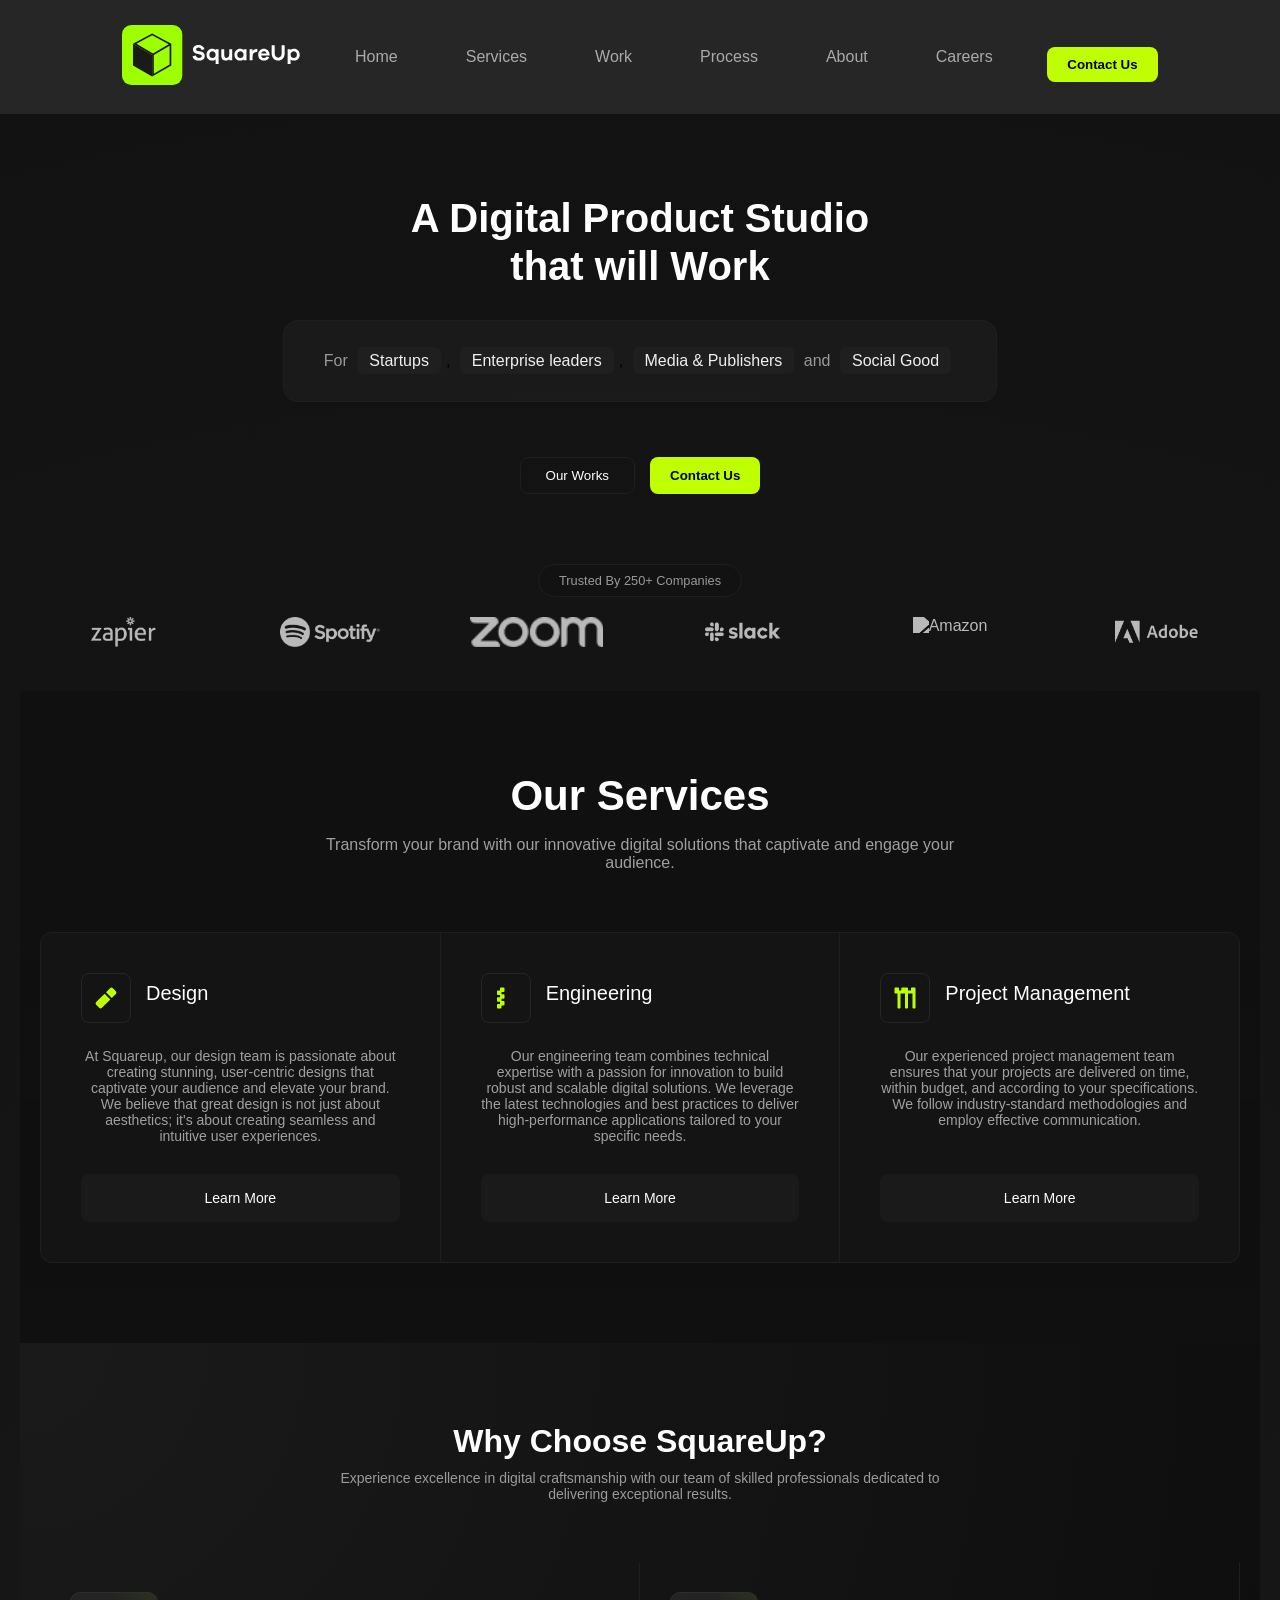
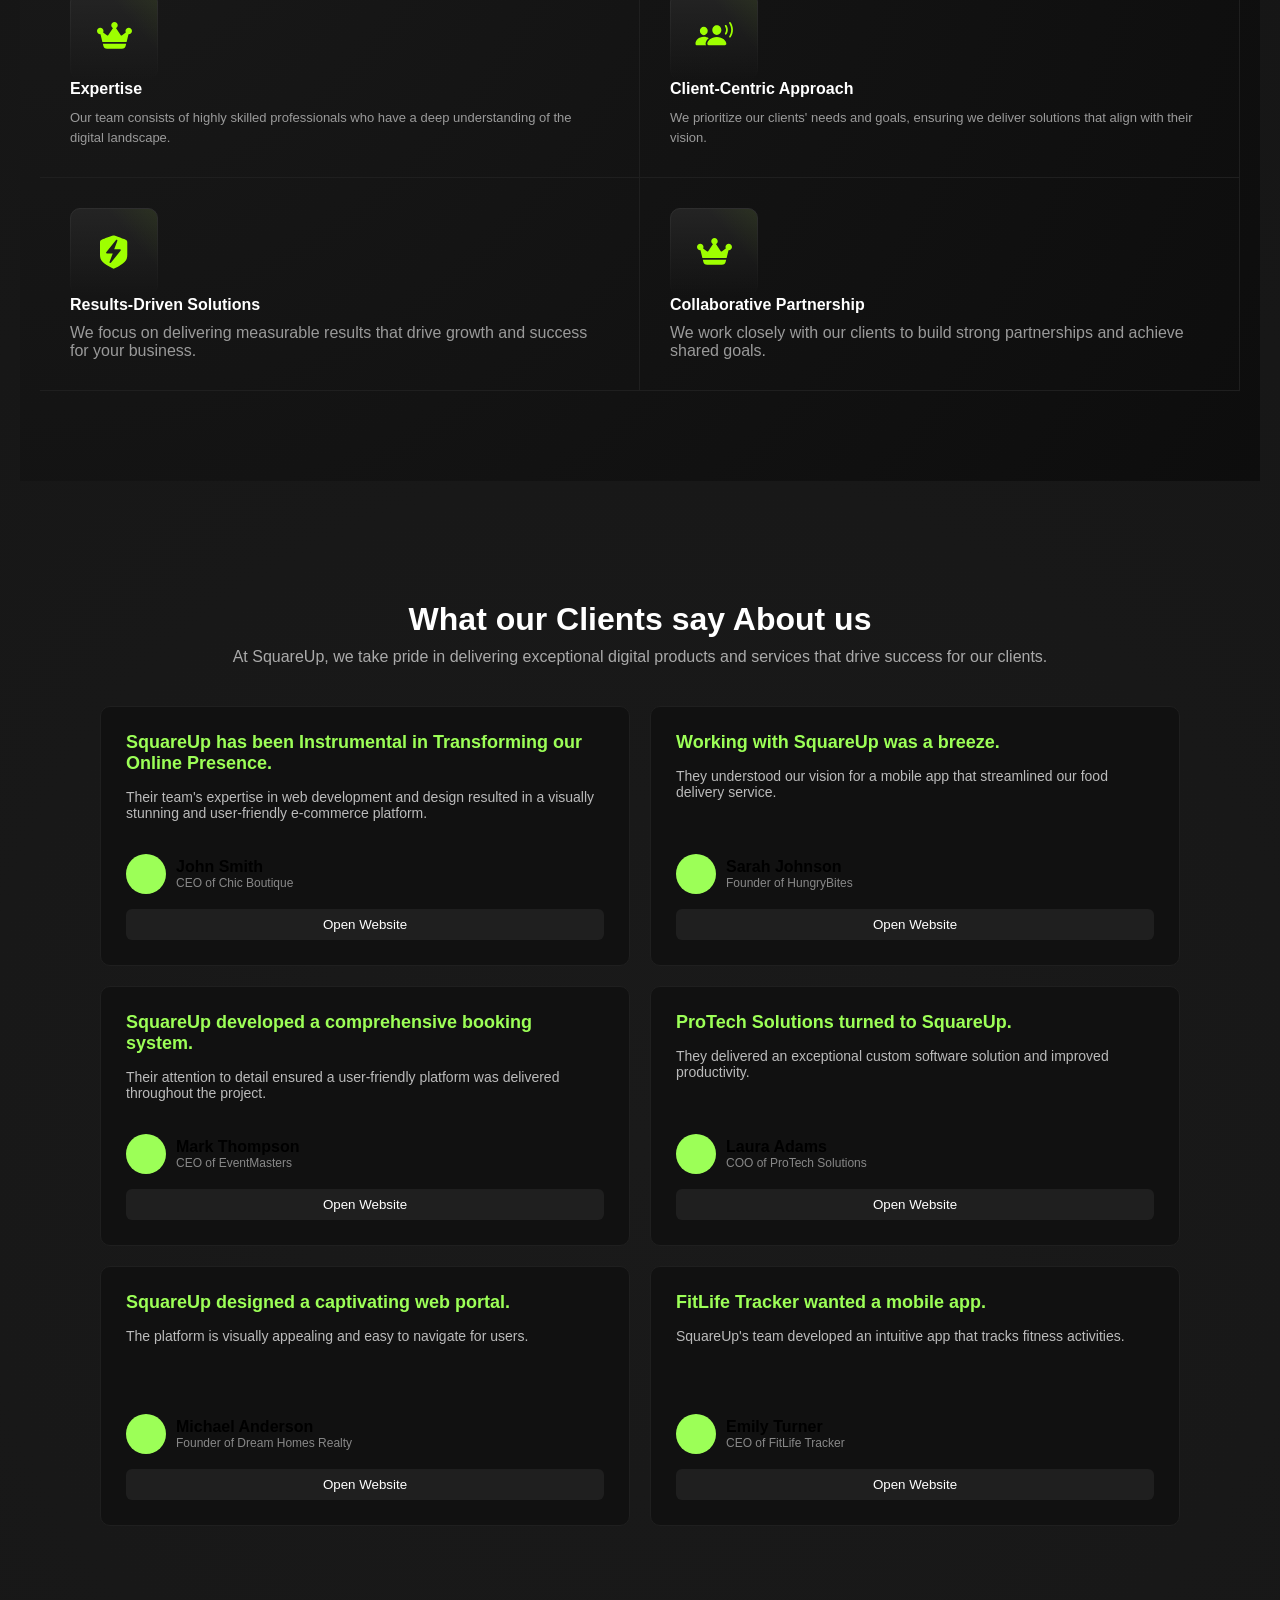
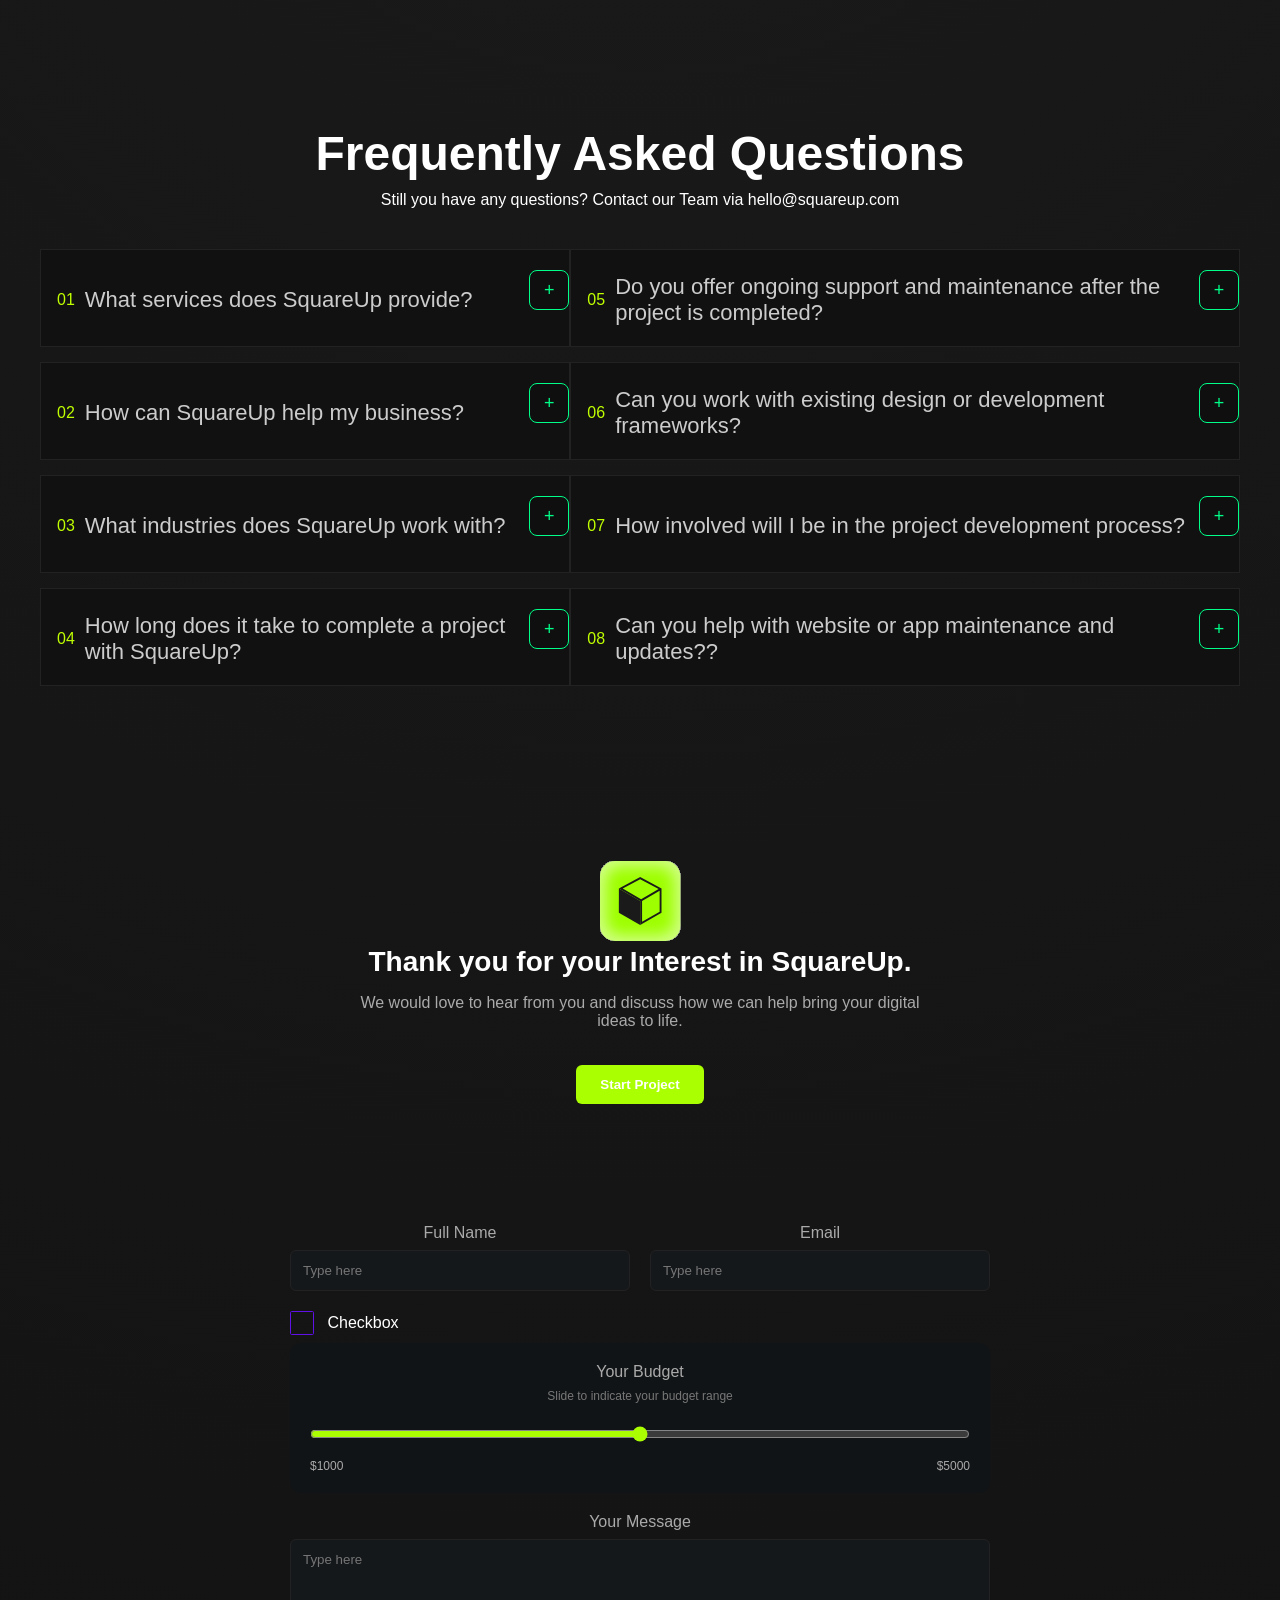
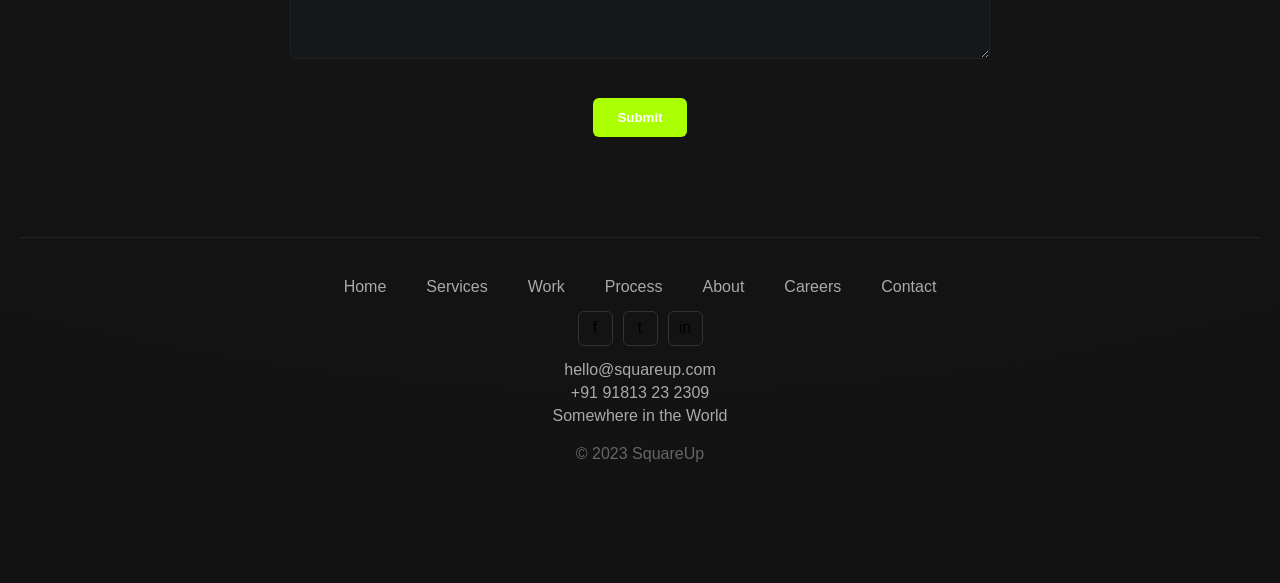
==== index.html @ 92d45feb "proickt" ====
<!doctype html>
<html lang="uz">
  <head>
    <meta charset="UTF-8" />
    <meta name="viewport" content="width=device-width, initial-scale=1.0" />
    <title>SquareUp - Digital Product Studio</title>
    <link rel="stylesheet" href="style.css" />
  </head>
  <body>
    <header class="navbar">
      <div class="container">
        <div class="nav__wrapper">
          <div class="logo">
            <a href="/"><img src="./img/Logo (6).svg" alt="" /></a>
          </div>
          <nav class="nav-links">
            <a href="./index.html">Home</a>
            <a href="./services.html">Services</a>
            <a href="./works.html">Work</a>
            <a href="./process.html">Process</a>
            <a href="./about.html">About</a>
            <a href="#">Careers</a>
            <button class="btn-primary mobile-btn">Contact</button>
          </nav>
          <button class="btn-primary desktop-btn">Contact Us</button>
          <img class="hamburger" src="./img/Icon.svg" alt="" />
        </div>
      </div>
    </header>
    <main class="hero">
      <div>
        <div>
          <div class="hero__card">
            <h1>
              A Digital Product Studio <br />
              that will Work
            </h1>
            <div class="tag-container">
              <span class="text-muted">For</span>
              <span class="tag">Startups</span>,
              <span class="tag">Enterprise leaders</span>,
              <span class="tag">Media & Publishers</span>
              <span class="text-muted">and</span>
              <span class="tag">Social Good</span>
            </div>
            <div class="cta-buttons">
              <button class="btn-secondary">Our Works</button>
              <button class="btn-primary">Contact Us</button>
            </div>
          </div>
          <div class="wave-bg"></div>
        </div>
      </div>
      <section class="trust-section">
        <div class="trust-badge">Trusted By 250+ Companies</div>
        <div class="logo-grid">
          <div class="logo-item">
            <img src="./img/Vector.png" alt="Zapier" class="brand-logo" />
          </div>
          <div class="logo-item">
            <img src="img/spor.png" alt="Spotify" class="brand-logo" />
          </div>
          <div class="logo-item">
            <img src="./img/Vector (1).png" alt="Zoom" class="brand-logo" />
          </div>
          <div class="logo-item">
            <img src="./img/Logo.png" alt="Slack" class="brand-logo" />
          </div>
          <div class="logo-item">
            <img
              src="https://upload.wikimedia.org/wikipedia/commons/a/a9/Amazon_logo.svg"
              alt="Amazon"
              class="brand-logo"
            />
          </div>
          <div class="logo-item">
            <img src="./img/Logo (1).png" alt="Adobe" class="brand-logo" />
          </div>
        </div>
      </section>
      <section class="services-section">
        <div class="bg-pattern-overlay"></div>
        <div class="wrapper">
          <header class="section-header">
            <h1>Our Services</h1>
            <p>
              Transform your brand with our innovative digital solutions that
              captivate and engage your audience.
            </p>
          </header>
          <div class="services-container">
            <div class="service-card">
              <div class="card-head">
                <div class="icon-box icon-design">
                  <svg
                    width="24"
                    height="24"
                    viewBox="0 0 24 24"
                    fill="none"
                    xmlns="http://www.w3.org/2000/svg"
                  >
                    <path
                      d="M18.85 2.15002C18.1 1.40002 16.85 1.40002 16.1 2.15002L12 6.25002L17.75 12L21.85 7.90002C22.6 7.15002 22.6 5.90002 21.85 5.15002L18.85 2.15002Z"
                      fill="#BEFF00"
                    />
                    <path
                      d="M10.6 7.65002L2.15 16.1C1.4 16.85 1.4 18.1 2.15 18.85L5.15 21.85C5.9 22.6 7.15 22.6 7.9 21.85L16.35 13.4L10.6 7.65002Z"
                      fill="#BEFF00"
                    />
                  </svg>
                </div>
                <h2>Design</h2>
              </div>
              <p class="card-text">
                At Squareup, our design team is passionate about creating
                stunning, user-centric designs that captivate your audience and
                elevate your brand. We believe that great design is not just
                about aesthetics; it's about creating seamless and intuitive
                user experiences.
              </p>
              <a href="#" class="learn-more-btn">Learn More</a>
            </div>
            <div class="service-card">
              <div class="card-head">
                <div class="icon-box icon-engineering">
                  <svg
                    width="24"
                    height="24"
                    viewBox="0 0 24 24"
                    fill="none"
                    xmlns="http://www.w3.org/2000/svg"
                  >
                    <path
                      d="M10.5 2.25C10.5 1.83579 10.1642 1.5 9.75 1.5H6.75C6.33579 1.5 6 1.83579 6 2.25V4.5H3.75C3.33579 4.5 3 4.83579 3 5.25V8.25C3 8.66421 3.33579 9 3.75 9H6V11.25H3.75C3.33579 11.25 3 11.5858 3 12V15C3 15.4142 3.33579 15.75 3.75 15.75H6V18H3.75C3.33579 18 3 18.3358 3 18.75V21.75C3 22.1642 3.33579 22.5 3.75 22.5H6.75C7.16421 22.5 7.5 22.1642 7.5 21.75V19.5H9.75C10.1642 19.5 10.5 19.1642 10.5 18.75V15.75C10.5 15.3358 10.1642 15 9.75 15H7.5V12.75H9.75C10.1642 12.75 10.5 12.4142 10.5 12V9C10.5 8.58579 10.1642 8.25 9.75 8.25H7.5V6H9.75C10.1642 6 10.5 5.66421 10.5 5.25V2.25Z"
                      fill="#BEFF00"
                    />
                  </svg>
                </div>
                <h2>Engineering</h2>
              </div>
              <p class="card-text">
                Our engineering team combines technical expertise with a passion
                for innovation to build robust and scalable digital solutions.
                We leverage the latest technologies and best practices to
                deliver high-performance applications tailored to your specific
                needs.
              </p>
              <a href="#" class="learn-more-btn">Learn More</a>
            </div>
            <div class="service-card">
              <div class="card-head">
                <div class="icon-box icon-pm">
                  <svg
                    width="24"
                    height="24"
                    viewBox="0 0 24 24"
                    fill="none"
                    xmlns="http://www.w3.org/2000/svg"
                  >
                    <path
                      d="M12.75 2.25C12.75 1.83579 12.4142 1.5 12 1.5H9C8.58579 1.5 8.25 1.83579 8.25 2.25V4.5H6V2.25C6 1.83579 5.66421 1.5 5.25 1.5H2.25C1.83579 1.5 1.5 1.83579 1.5 2.25V6.75C1.5 7.16421 1.83579 7.5 2.25 7.5H4.5V21.75C4.5 22.1642 4.83579 22.5 5.25 22.5H6.75C7.16421 22.5 7.5 22.1642 7.5 21.75V7.5H12V21.75C12 22.1642 12.3358 22.5 12.75 22.5H14.25C14.6642 22.5 15 22.1642 15 21.75V7.5H19.5V21.75C19.5 22.1642 19.8358 22.5 20.25 22.5H21.75C22.1642 22.5 22.5 22.1642 22.5 21.75V2.25C22.5 1.83579 22.1642 1.5 21.75 1.5H18.75C18.3358 1.5 18 1.83579 18 2.25V4.5H15V2.25C15 1.83579 14.6642 1.5 14.25 1.5H12.75C12.3358 1.5 12 1.83579 12 2.25V4.5H12.75V2.25Z"
                      fill="#BEFF00"
                    />
                  </svg>
                </div>
                <h2>Project Management</h2>
              </div>
              <p class="card-text">
                Our experienced project management team ensures that your
                projects are delivered on time, within budget, and according to
                your specifications. We follow industry-standard methodologies
                and employ effective communication.
              </p>
              <a href="#" class="learn-more-btn">Learn More</a>
            </div>
          </div>
        </div>
      </section>
      <section class="why">
        <div class="container">
          <div class="why__top">
            <h2>Why Choose SquareUp?</h2>
            <p>
              Experience excellence in digital craftsmanship with our team of
              skilled professionals dedicated to delivering exceptional results.
            </p>
          </div>
          <div class="why__grid">
            <div class="why__card">
              <img class="icon__grid" src="./img/Icon (4).svg" alt="" />
              <h3>Expertise</h3>
              <p>
                Our team consists of highly skilled professionals who have a
                deep understanding of the digital landscape.
              </p>
            </div>
            <div class="why__card">
              <img class="icon__grid" src="./img/Icon (2).svg" alt="" />
              <h3>Client-Centric Approach</h3>
              <p>
                We prioritize our clients' needs and goals, ensuring we deliver
                solutions that align with their vision.
              </p>
            </div>
            <div class="why__card-two">
              <img class="icon__grid" src="./img/Icon (3).svg" alt="" />
              <h3>Results-Driven Solutions</h3>
              <p>
                We focus on delivering measurable results that drive growth and
                success for your business.
              </p>
            </div>
            <div class="why__card-two">
              <img class="icon__grid" src="./img/Icon (4).svg" alt="" />
              <h3>Collaborative Partnership</h3>
              <p>
                We work closely with our clients to build strong partnerships
                and achieve shared goals.
              </p>
            </div>
          </div>
        </div>
      </section>
      <section class="testimonials">
        <div class="container">
          <div class="testimonials__wrapper">
            <section class="testimonials">
              <div class="container">
                <h2 class="testimonials__title">
                  What our Clients say About us
                </h2>
                <p class="subtitle">
                  At SquareUp, we take pride in delivering exceptional digital
                  products and services that drive success for our clients.
                </p>
                <div class="grid">
                  <div class="card">
                    <h3>
                      SquareUp has been Instrumental in Transforming our Online
                      Presence.
                    </h3>
                    <p>
                      Their team's expertise in web development and design
                      resulted in a visually stunning and user-friendly
                      e-commerce platform.
                    </p>
                    <div class="user">
                      <div class="avatar"></div>
                      <div>
                        <strong>John Smith</strong>
                        <span>CEO of Chic Boutique</span>
                      </div>
                    </div>
                    <button>Open Website</button>
                  </div>
                  <div class="card">
                    <h3>Working with SquareUp was a breeze.</h3>
                    <p>
                      They understood our vision for a mobile app that
                      streamlined our food delivery service.
                    </p>
                    <div class="user">
                      <div class="avatar"></div>
                      <div>
                        <strong>Sarah Johnson</strong>
                        <span>Founder of HungryBites</span>
                      </div>
                    </div>
                    <button>Open Website</button>
                  </div>
                  <div class="card">
                    <h3>SquareUp developed a comprehensive booking system.</h3>
                    <p>
                      Their attention to detail ensured a user-friendly platform
                      was delivered throughout the project.
                    </p>
                    <div class="user">
                      <div class="avatar"></div>
                      <div>
                        <strong>Mark Thompson</strong>
                        <span>CEO of EventMasters</span>
                      </div>
                    </div>
                    <button>Open Website</button>
                  </div>
                  <div class="card">
                    <h3>ProTech Solutions turned to SquareUp.</h3>
                    <p>
                      They delivered an exceptional custom software solution and
                      improved productivity.
                    </p>
                    <div class="user">
                      <div class="avatar"></div>
                      <div>
                        <strong>Laura Adams</strong>
                        <span>COO of ProTech Solutions</span>
                      </div>
                    </div>
                    <button>Open Website</button>
                  </div>
                  <div class="card">
                    <h3>SquareUp designed a captivating web portal.</h3>
                    <p>
                      The platform is visually appealing and easy to navigate
                      for users.
                    </p>
                    <div class="user">
                      <div class="avatar"></div>
                      <div>
                        <strong>Michael Anderson</strong>
                        <span>Founder of Dream Homes Realty</span>
                      </div>
                    </div>
                    <button>Open Website</button>
                  </div>
                  <div class="card">
                    <h3>FitLife Tracker wanted a mobile app.</h3>
                    <p>
                      SquareUp's team developed an intuitive app that tracks
                      fitness activities.
                    </p>
                    <div class="user">
                      <div class="avatar"></div>
                      <div>
                        <strong>Emily Turner</strong>
                        <span>CEO of FitLife Tracker</span>
                      </div>
                    </div>
                    <button>Open Website</button>
                  </div>
                </div>
              </div>
            </section>
          </div>
        </div>
      </section>
      <section class="faq">
        <div class="continer">
          <div class="faq-header">
            <h2 class="faq__title">Frequently Asked Questions</h2>
            <p class="faq__info">
              Still you have any questions? Contact our Team via
              hello@squareup.com
            </p>
          </div>
          <div class="faq-container">
            <div class="faq__card">
              <div class="faq-item">
                <div class="faq-top">
                  <span class="num">01</span>
                  <h4>What services does SquareUp provide?</h4>
                  <span class="icon">+</span>
                </div>
                <div class="faq-content">
                  <p>
                    SquareUp offers a range of services including design,
                    engineering, and <br />
                    project management. We specialize in user experience design,
                    web
                    <br />development, mobile app development, custom software
                    development, <br />branding and identity, and more.
                  </p>
                </div>
              </div>
              <div class="faq-item">
                <div class="faq-top">
                  <span class="num">02</span>
                  <h4>How can SquareUp help my business?</h4>
                  <span class="icon">+</span>
                </div>
                <div class="faq-content">
                  <p>
                    Square offers an interconnected ecosystem of tools
                    <br />designed to handle almost every aspect of running a
                    <br />
                    business, from the first sale to long-term scaling. Whether
                    <br />
                    you are selling in person, online, or both, here is <br />
                    how Square can support your operations
                  </p>
                </div>
              </div>
              <div class="faq-item">
                <div class="faq-top">
                  <span class="num">03</span>
                  <h4>What industries does SquareUp work with?</h4>
                  <span class="icon">+</span>
                </div>
                <div class="faq-content">
                  <p>
                    Square is designed to be highly adaptable, but it has built
                    <br />
                    specific "ecosystems" for a few core industries. It
                    generally
                    <br />
                    works best for any business that needs to bridge the gap
                    between
                    <br />
                    physical sales and digital management.
                  </p>
                </div>
              </div>
              <div class="faq-item">
                <div class="faq-top">
                  <span class="num">04</span>
                  <h4>
                    How long does it take to complete a project with SquareUp?
                  </h4>
                  <span class="icon">+</span>
                </div>
                <div class="faq-content">
                  <p>
                    The timeline for "completing" a project with Square depends
                    <br />
                    entirely on whether you are talking about the initial setup
                    or
                    <br />
                    the actual lifecycle of a client project. <br />
                  </p>
                </div>
              </div>
            </div>
            <div class="faq__card-two">
              <div class="faq-item">
                <div class="faq-top">
                  <span class="num">05</span>
                  <h4>
                    Do you offer ongoing support and maintenance after the
                    project is completed?
                  </h4>
                  <span class="icon">+</span>
                </div>
                <div class="faq-content">
                  <p>
                    Yes, Square provides comprehensive, ongoing support long
                    after
                    <br />
                    you have set up your account or finished a specific project.
                    <br />
                    Since Square operates as a SaaS (Software as a Service)
                    <br />
                    platform, "maintenance" is largely handled automatically on
                    <br />
                    their end, while direct support is available for your
                    day-to-day
                    <br />
                    operations.
                  </p>
                </div>
              </div>
              <div class="faq-item">
                <div class="faq-top">
                  <span class="num">06</span>
                  <h4>
                    Can you work with existing design or development frameworks?
                  </h4>
                  <span class="icon">+</span>
                </div>
                <div class="faq-content">
                  <p>
                    However, if you are building a website or app and want to
                    use
                    <br />
                    Square for payments or inventory, it is designed to be
                    highly
                    <br />
                    "pluggable." It works with existing frameworks in three main
                    <br />
                    ways
                  </p>
                </div>
              </div>
              <div class="faq-item">
                <div class="faq-top">
                  <span class="num">07</span>
                  <h4>
                    How involved will I be in the project development process?
                  </h4>
                  <span class="icon">+</span>
                </div>
                <div class="faq-content">
                  <p>
                    Since Square is a self-service platform rather than a <br />
                    traditional creative agency, your involvement depends
                    entirely
                    <br />
                    on how you choose to build your business ecosystem. <br />
                  </p>
                </div>
              </div>
              <div class="faq-item">
                <div class="faq-top">
                  <span class="num">08</span>
                  <h4>
                    Can you help with website or app maintenance and updates??
                  </h4>
                  <span class="icon">+</span>
                </div>
                <div class="faq-content">
                  <p>
                    Square itself handles the core technical maintenance of
                    their
                    <br />
                    platform (security, hosting, and software updates) <br />
                    automatically. However, for the content and custom design of
                    <br />
                    your specific website or app, the level of support depends
                    on
                    <br />
                    how you choose to operate.
                  </p>
                </div>
              </div>
            </div>
          </div>
        </div>
      </section>
      <section class="section" data-anim>
        <img src="./img/SquareUp.svg" alt="" />
        <h1>Thank you for your Interest in SquareUp.</h1>
        <p>
          We would love to hear from you and discuss how we can help bring your
          digital ideas to life.
        </p>
        <button class="btn">Start Project</button>
      </section>
      <section class="contact">
        <div class="form">
          <div class="row" data-anim>
            <div class="input">
              <label>Full Name</label>
              <input type="text" placeholder="Type here" />
            </div>
            <div class="input">
              <label>Email</label>
              <input type="email" placeholder="Type here" />
            </div>
          </div>
          <div class="checkbox-wrapper-33">
            <label class="checkbox">
              <input class="checkbox__trigger visuallyhidden" type="checkbox" />
              <span class="checkbox__symbol">
                <svg
                  aria-hidden="true"
                  class="icon-checkbox"
                  width="28px"
                  height="28px"
                  viewBox="0 0 28 28"
                  version="1"
                  xmlns="http://www.w3.org/2000/svg"
                >
                  <path d="M4 14l8 7L24 7"></path>
                </svg>
              </span>
              <p class="checkbox__textwrapper">Checkbox</p>
            </label>
          </div>
          <div class="box" data-anim>
            <label>Your Budget</label>
            <p class="sub">Slide to indicate your budget range</p>
            <input type="range" class="range" />
            <div class="range-label">
              <span>$1000</span>
              <span>$5000</span>
            </div>
          </div>
          <div class="input" data-anim>
            <label>Your Message</label>
            <textarea placeholder="Type here"></textarea>
          </div>
          <button class="btn" data-anim>Submit</button>
        </div>
      </section>
      <footer class="footer" data-anim>
        <div class="menu">
          <a href="#">Home</a>
          <a href="#">Services</a>
          <a href="#">Work</a>
          <a href="#">Process</a>
          <a href="#">About</a>
          <a href="#">Careers</a>
          <a href="#">Contact</a>
        </div>
        <div class="icons">
          <div>f</div>
          <div>t</div>
          <div>in</div>
        </div>
        <div class="info">
          <p>hello@squareup.com</p>
          <p>+91 91813 23 2309</p>
          <p>Somewhere in the World</p>
        </div>
        <p style="margin-top: 20px; color: #666">© 2023 SquareUp</p>
      </footer>
      <script>
        const els = document.querySelectorAll("[data-anim]");

        const obs = new IntersectionObserver(
          (e) => {
            e.forEach((el) => {
              if (el.isIntersecting) {
                el.target.classList.add("active");
              }
            });
          },
          { threshold: 0.2 },
        );

        els.forEach((el) => obs.observe(el));
      </script>
      <script>
        const items = document.querySelectorAll(".faq-item");

        items.forEach((item) => {
          item.addEventListener("click", () => {
            const isActive = item.classList.contains("active");

            if (isActive) {
              item.classList.remove("active");
              item.querySelector(".icon").textContent = "+";
            } else {
              item.classList.add("active");
              item.querySelector(".icon").textContent = "×";
            }
          });
        });
      </script>
    </main>
  </body>
</html>
---- style.css ----
:root {
  --primary-color: #c0ff00;
  --bg-dark: #121212;
  --border-color: #262626;
  --text-gray: #999999;
  --bg: #fff;
  --text: #7288a2;
  --gray: #4d5974;
  --lightgray: #e5e5e5;
  --blue: #03b5d2;
  --bg: #0f0f0f;
  --card: #141414;
  --border: #1f1f1f;
  --text: #ffffff;
  --gray: #9a9a9a;
  --accent: #c0ff00;
}

* {
  margin: 0;
  padding: 0;
  box-sizing: border-box;
  font-family: "Inter", sans-serif, system-ui;
}

.container {
  max-width: 1440px;
  width: 100%;
  margin: 0 auto;
  padding: 0 20px;
}

body {
  background: #1a1a1a;
  overflow-x: hidden;
}

.navbar {
  padding: 18px 0;
  background: #262626;
  position: relative;
}

.nav__wrapper {
  display: flex;
  align-items: center;
  justify-content: space-between;
  align-items: center;
}

.logo {
  display: flex;
  align-items: center;
  gap: 10px;
  font-weight: bold;
}

.hamburger {
  display: flex;
}

.openBtn {
  margin: 20px;
  padding: 10px 20px;
  background: #c6ff00;
  border: none;
  cursor: pointer;
}

.overlay {
  position: fixed;
  top: 0;
  right: -100%;
  width: 100%;
  height: 100%;
  background: #0b0b0b;
  transition: 0.4s;
}

.overlay.active {
  right: 0;
}

.top {
  display: flex;
  justify-content: flex-end;
  padding: 20px;
}

.close {
  font-size: 28px;
  color: #c6ff00;
  cursor: pointer;
}

.links {
  display: flex;
  flex-direction: column;
  margin-top: 40px;
}

.links a {
  color: white;
  text-decoration: none;
  padding: 20px;
  font-size: 22px;
  border-bottom: 1px solid #222;
  display: flex;
  justify-content: space-between;
}

.links span {
  color: #c6ff00;
}

.logo-box {
  width: 32px;
  height: 32px;
  background: #1c1c1c;
  display: flex;
  align-items: center;
  justify-content: center;
}

.inner-cube {
  width: 14px;
  height: 14px;
  background: #fff;
}

.nav-links {
  display: flex;
  gap: 28px;
  align-items: center;
}

.nav-links a {
  color: #aaa;
  text-decoration: none;
  transition: 0.3s;
  border-radius: 12px;
  padding: 14px 20px;
}

.nav-links a:hover {
  background: #222;
}

.btn-primary {
  padding: 10px 18px;
  background: linear-gradient(45deg, #00ffcc, #0066ff);
  border: none;
  border-radius: 6px;
  font-weight: bold;
  cursor: pointer;
}

.mobile-btn {
  display: none;
}

.menu-icon {
  gap: 5px;
  cursor: pointer;
}

.menu-icon span {
  width: 26px;
  height: 3px;
  background: #fff;
  transition: 0.3s;
}

@media (max-width: 768px) {
  .nav-links {
    position: absolute;
    top: 70px;
    right: 20px;
    width: 220px;
    background: #111;
    flex-direction: column;
    align-items: flex-start;
    padding: 20px;
    gap: 15px;
    border-radius: 10px;
    display: none;
  }
  .hamburger {
    display: flex;
  }

  .nav-links.active {
    display: flex;
  }

  .desktop-btn {
    display: none;
  }

  .mobile-btn {
    display: block;
    width: 100%;
    text-align: center;
  }

  .menu-icon {
    display: flex;
  }
}

.btn-primary {
  background: var(--primary-color);
  color: black;
  border: none;
  padding: 10px 20px;
  border-radius: 8px;
  font-weight: 600;
  cursor: pointer;
}

.desktop-contact {
  display: none;
}

.menu-icon span {
  display: block;
  width: 25px;
  height: 2px;
  background: var(--primary-color);
  margin: 6px 0;
}

.hero {
  padding: 80px 20px;
  text-align: center;
  position: relative;
  background-image: radial-gradient(circle at center, #1a1a1a 0%, #121212 100%);
}

.hero h1 {
  font-size: 2.5rem;
  line-height: 1.2;
  margin-bottom: 30px;
  color: white;
}

.tag-container {
  background: rgba(255, 255, 255, 0.03);
  border: 1px solid var(--border-color);
  padding: 15px;
  border-radius: 15px;
  display: inline-block;
  max-width: 90%;
  line-height: 2.5;
}

.tag {
  background: #1f1f1f;
  padding: 5px 12px;
  border-radius: 6px;
  color: #efefef;
  margin: 0 5px;
}

.text-muted {
  color: var(--text-gray);
}

.cta-buttons {
  margin-top: 40px;
  display: flex;
  justify-content: center;
  gap: 15px;
}

.btn-secondary {
  background: transparent;
  border: 1px solid var(--border-color);
  color: white;
  padding: 10px 25px;
  border-radius: 8px;
  cursor: pointer;
}

.trust-section {
  margin-top: 50px;
  text-align: center;
}

.trust-badge {
  display: inline-block;
  background: #121212;
  border: 1px solid var(--border-color);
  padding: 8px 20px;
  border-radius: 25px;
  font-size: 0.8rem;
  color: var(--text-gray);
  transform: translateY(20px);
  z-index: 2;
  position: relative;
}

.logo-grid {
  display: grid;
  grid-template-columns: repeat(2, 1fr);
  justify-content: center;
}

.logo-item {
  padding: 40px 20px;
}

.brand-logo {
  height: 30px;
  filter: brightness(0) invert(1);
  opacity: 0.7;
}

@media (min-width: 1024px) {
  .navbar {
    padding: 25px 8%;
  }

  .nav-links {
    display: flex;
  }

  .hamburger {
    display: none;
  }

  .desktop-contact {
    display: block;
  }

  .menu-icon {
    display: none;
  }

  .logo-grid {
    grid-template-columns: repeat(6, 1fr);
  }

  .tag-container {
    padding: 20px 40px;
  }
}

@media (min-width: 768px) and (max-width: 1023px) {
  .logo-grid {
    grid-template-columns: repeat(3, 1fr);
  }
  .hero h1 {
    font-size: 3.2rem;
  }
}

.services__info {
  font-size: 14px;
  font-weight: 400;
}

:root {
  --bg-dark: #0a0a0a;
  --card-bg: #141414;
  --border-color: #1f1f1f;
  --text-main: #ffffff;
  --text-muted: #a0a0a0;
  --neon-green: #beff00;
  --btn-bg: #1a1a1a;
  --transition: all 0.3s ease;
}

.wrapper {
  max-width: 1440px;

  margin: 0 auto;
  width: 100%;
  padding: 0 20px;
}

.services-section {
  position: relative;
  padding: 80px 0;
  width: 100%;
}

.bg-pattern-overlay {
  position: absolute;
  top: 0;
  left: 0;
  width: 100%;
  height: 100%;
  background-image:
    linear-gradient(rgba(10, 10, 10, 0.7), rgba(10, 10, 10, 0.95)),
    url("https://i.imgur.com/8QG4hD1.png");
  background-size: cover;
  background-position: center;
  opacity: 0.5;
  z-index: 1;
}

.wrapper {
  position: relative;
  z-index: 2;
}

.section-header {
  text-align: center;
  margin-bottom: 60px;
}

.section-header h1 {
  font-size: 42px;
  font-weight: 600;
  margin-bottom: 15px;
}

.section-header p {
  color: var(--text-muted);
  font-size: 16px;
  max-width: 650px;
  margin: 0 auto;
}

.services-container {
  display: grid;
  grid-template-columns: repeat(3, 1fr);
  gap: 1px;
  background-color: var(--border-color);
  border: 1px solid var(--border-color);
  border-radius: 12px;
  overflow: hidden;
}

.service-card {
  background-color: var(--card-bg);
  padding: 40px;
  display: flex;
  flex-direction: column;
  justify-content: space-between;
}

.card-head {
  display: flex;
  align-items: center;
  gap: 15px;
  margin-bottom: 25px;
}

.icon-box {
  width: 50px;
  height: 50px;
  border: 1px solid #262626;
  border-radius: 8px;
  display: flex;
  justify-content: center;
  align-items: center;
}

.icon-box svg path {
  fill: var(--neon-green);
}

.service-card h2 {
  font-size: 20px;
  font-weight: 500;
}
.checkbox-wrapper-33 {
  --s-xsmall: 0.625em;
  --s-small: 1.2em;
  --border-width: 1px;
  --c-primary: #5f11e8;
  --c-primary-20-percent-opacity: rgb(95 17 232 / 20%);
  --c-primary-10-percent-opacity: rgb(95 17 232 / 10%);
  --t-base: 0.4s;
  --t-fast: 0.2s;
  --e-in: ease-in;
  --e-out: cubic-bezier(0.11, 0.29, 0.18, 0.98);
}

.checkbox-wrapper-33 .visuallyhidden {
  border: 0;
  clip: rect(0 0 0 0);
  height: 1px;
  margin: -1px;
  overflow: hidden;
  padding: 0;
  position: absolute;
  width: 1px;
}

.checkbox-wrapper-33 .checkbox {
  display: flex;
  align-items: center;
  justify-content: flex-start;
  color: white;
}

.checkbox-wrapper-33 .checkbox + .checkbox {
  margin-top: var(--s-small);
}

.checkbox-wrapper-33 .checkbox__symbol {
  display: inline-block;
  display: flex;
  margin-right: calc(var(--s-small) * 0.7);
  border: var(--border-width) solid var(--c-primary);
  position: relative;
  border-radius: 0.1em;
  width: 1.5em;
  height: 1.5em;
  transition:
    box-shadow var(--t-base) var(--e-out),
    background-color var(--t-base);
  box-shadow: 0 0 0 0 var(--c-primary-10-percent-opacity);
}

.checkbox-wrapper-33 .checkbox__symbol:after {
  content: "";
  position: absolute;
  top: 0.5em;
  left: 0.5em;
  width: 0.25em;
  height: 0.25em;
  background-color: var(--c-primary-20-percent-opacity);
  opacity: 0;
  border-radius: 3em;
  transform: scale(1);
  transform-origin: 50% 50%;
}

.checkbox-wrapper-33 .checkbox .icon-checkbox {
  width: 1em;
  height: 1em;
  margin: auto;
  fill: none;
  stroke-width: 3;
  stroke: currentColor;
  stroke-linecap: round;
  stroke-linejoin: round;
  stroke-miterlimit: 10;
  color: var(--c-primary);
  display: inline-block;
}

.checkbox-wrapper-33 .checkbox .icon-checkbox path {
  transition: stroke-dashoffset var(--t-fast) var(--e-in);
  stroke-dasharray: 30px, 31px;
  stroke-dashoffset: 31px;
}

.checkbox-wrapper-33 .checkbox__textwrapper {
  margin: 0;
}

.checkbox-wrapper-33 .checkbox__trigger:checked + .checkbox__symbol:after {
  -webkit-animation: ripple-33 1.5s var(--e-out);
  animation: ripple-33 1.5s var(--e-out);
}

.checkbox-wrapper-33
  .checkbox__trigger:checked
  + .checkbox__symbol
  .icon-checkbox
  path {
  transition: stroke-dashoffset var(--t-base) var(--e-out);
  stroke-dashoffset: 0px;
}

.checkbox-wrapper-33 .checkbox__trigger:focus + .checkbox__symbol {
  box-shadow: 0 0 0 0.25em var(--c-primary-20-percent-opacity);
}

@-webkit-keyframes ripple-33 {
  from {
    transform: scale(0);
    opacity: 1;
  }

  to {
    opacity: 0;
    transform: scale(20);
  }
}

@keyframes ripple-33 {
  from {
    transform: scale(0);
    opacity: 1;
  }

  to {
    opacity: 0;
    transform: scale(20);
  }
}

.card-text {
  color: var(--text-muted);
  font-size: 14px;
  margin-bottom: 30px;
  flex-grow: 1;
}

.learn-more-btn {
  display: block;
  width: 100%;
  padding: 15px;
  background-color: var(--btn-bg);
  color: var(--text-main);
  text-decoration: none;
  text-align: center;
  border-radius: 8px;
  font-size: 14px;
  font-weight: 500;
  transition: var(--transition);
  border: 1px solid transparent;
}

.learn-more-btn:hover {
  background-color: #262626;
  border-color: #333;
}

@media (max-width: 1024px) {
  .section-header h1 {
    font-size: 36px;
  }

  .services-container {
    grid-template-columns: repeat(2, 1fr);
  }

  .service-card {
    padding: 30px;
  }
}

@media (max-width: 768px) {
  .services-section {
    padding: 50px 0;
  }

  .section-header h1 {
    font-size: 28px;
  }

  .section-header p {
    font-size: 14px;
  }

  .services-container {
    grid-template-columns: 1fr;
    border: none;
    background-color: transparent;
    gap: 20px;
  }

  .service-card {
    padding: 25px;
    border: 1px solid var(--border-color);
    border-radius: 10px;
    align-items: center;
    text-align: center;
  }

  .card-head {
    flex-direction: column;
    gap: 10px;
    margin-bottom: 15px;
  }

  .service-card h2 {
    font-size: 18px;
  }

  .card-text {
    font-size: 13px;
    margin-bottom: 20px;
  }

  .learn-more-btn {
    max-width: 200px;
  }
}

h2 {
  text-align: center;
  font-size: 32px;
  font-weight: 600;
  margin-bottom: 10px;
  color: white;
}

.why {
  padding: 80px 0;
  background: radial-gradient(circle at top left, #1a1a1a, #0d0d0d);
}

.why__top {
  text-align: center;
  margin-bottom: 60px;
}

.why__top h2 {
  font-size: 32px;
  margin-bottom: 10px;
}

.why__top p {
  color: var(--gray);
  max-width: 600px;
  margin: 0 auto;
  font-size: 14px;
}

.why__grid {
  display: grid;
  grid-template-columns: repeat(2, 1fr);
}

.why__card {
  padding: 30px;
  border-right: 1px solid var(--border);
  border-bottom: 1px solid var(--border);
}

.why__card-two {
  padding: 30px;
  border-right: 1px solid var(--border);
  border-bottom: 1px solid var(--border);
}

.why__card-two h3 {
  color: white;
  text-align: left;
}

.why__card h3 {
  color: white;
  text-align: left;
}

.icon__grid {
  display: flex;
  justify-content: left;
}

.why__card p {
  color: white;
  text-align: left;
}

.why__card-two {
  text-align: left;
  color: var(--gray);
  font-size: 13px;
  font-size: 16px;
  margin-bottom: 10px;
}

.why__card-two h3 {
  font-size: 16px;
  margin-bottom: 10px;
}

.why__card h3 {
  font-size: 16px;
  margin-bottom: 10px;
}

.why__card p {
  font-size: 13px;
  color: var(--gray);
  line-height: 1.5;
}

@media (max-width: 768px) {
  .why__grid {
    grid-template-columns: 1fr;
  }

  .why__card {
    border-right: none !important;
  }

  .why__card:not(:last-child) {
    border-bottom: 1px solid var(--border);
  }
}

@media (max-width: 320px) {
  .why {
    padding: 50px 0;
  }

  .why__top h2 {
    font-size: 24px;
  }

  .why__top p {
    font-size: 13px;
  }

  .why__card {
    padding: 20px;
  }
}

.about__card {
  text-align: center;
  margin-bottom: 50px;
}

.about__card h1 {
  font-size: 36px;
  margin-bottom: 10px;
}

.testimonials__card {
  margin-bottom: 50px;
}

.testimonials__card h1 {
  font-size: 36px;
  margin-bottom: 10px;
}

.testimonials__card p {
  color: var(--gray);
  font-size: 14px;
}

@media (max-width: 1024px) {
  .grid {
    grid-template-columns: repeat(2, 1fr);
  }
}

@media (max-width: 600px) {
  .grid {
    grid-template-columns: 1fr;
  }

  .card {
    border-right: none;
  }

  .card:last-child {
    border-bottom: none;
  }

  .testimonials__card h1 {
    font-size: 24px;
  }
}

.testimonials {
  padding: 60px 20px;
}

h2 {
  font-size: 32px;
  margin-bottom: 10px;
}

.subtitle {
  color: #aaa;
  margin-bottom: 40px;
}

.grid {
  display: grid;
  grid-template-columns: repeat(2, 1fr);
  gap: 20px;
}

.card {
  background: #111;
  padding: 25px;
  border-radius: 10px;
  text-align: left;
  display: flex;
  flex-direction: column;
  justify-content: space-between;
  min-height: 260px; /* 🔥 HAMMASI BIR XIL */
  border: 1px solid #1f1f1f;
}

.card h3 {
  color: #9cff57;
  font-size: 18px;
}

.card p {
  color: #bbb;
  font-size: 14px;
  margin: 15px 0;
  flex-grow: 1;
}

.user {
  display: flex;
  align-items: center;
  gap: 10px;
}

.avatar {
  width: 40px;
  height: 40px;
  background: #9cff57;
  border-radius: 50%;
}

.user span {
  display: block;
  font-size: 12px;
  color: #888;
}

button {
  margin-top: 15px;
  padding: 8px 15px;
  background: #1f1f1f;
  border: none;
  color: #fff;
  border-radius: 6px;
  cursor: pointer;
}

button:hover {
  background: #9cff57;
  color: #000;
}

@media (max-width: 768px) {
  .grid {
    grid-template-columns: 1fr;
  }
}

.section {
  padding: 80px 20px;
  text-align: center;
}

.logo-box {
  width: 40px;
  height: 40px;
  background: #aaff00;
  margin: 0 auto 20px;
  border-radius: 8px;
}

.section h1 {
  font-size: 28px;
  margin-bottom: 15px;
}

.section p {
  color: #aaa;
  max-width: 600px;
  margin: auto;
  margin-bottom: 20px;
}

.btn {
  background: #aaff00;
  border: none;
  padding: 12px 24px;
  border-radius: 6px;
  cursor: pointer;
  font-weight: bold;
  transition: 0.3s;
}

.btn:hover {
  transform: scale(1.05);
  box-shadow: 0 0 15px #aaff00;
}

.contact {
  display: flex;
  justify-content: center;
  padding: 40px 20px;
}

.form {
  max-width: 700px;
  width: 100%;
}

.row {
  display: flex;
  gap: 20px;
}

.input {
  flex: 1;
  margin-bottom: 20px;
}

label {
  display: block;
  margin-bottom: 8px;
  color: #aaa;
}

input,
textarea {
  width: 100%;
  padding: 12px;
  background: #15181b;
  border: 1px solid #222;
  border-radius: 6px;
  color: #fff;
}

textarea {
  height: 120px;
}

.box {
  background: #111416;
  padding: 20px;
  border-radius: 10px;
  margin-bottom: 20px;
}

.checks {
  display: grid;
  grid-template-columns: 1fr 1fr;
  gap: 10px;
  margin-top: 10px;
}

.sub {
  font-size: 12px;
  color: #777;
  margin-bottom: 10px;
}

.range {
  width: 100%;
  accent-color: #aaff00;
}

.range-label {
  display: flex;
  justify-content: space-between;
  font-size: 12px;
  color: #aaa;
}

.footer {
  border-top: 1px solid #222;
  padding: 40px 20px;
  text-align: center;
}

.menu a {
  margin: 0 10px;
  color: #aaa;
  text-decoration: none;
  position: relative;
}

.menu a::after {
  content: "";
  position: absolute;
  width: 0%;
  height: 2px;
  background: #aaff00;
  left: 0;
  bottom: -5px;
  transition: 0.3s;
}

.menu a:hover {
  color: #fff;
}

.menu a:hover::after {
  width: 100%;
}

.icons {
  display: flex;
  justify-content: center;
  gap: 10px;
  margin: 15px 0;
}

.icons div {
  width: 35px;
  height: 35px;
  border: 1px solid #333;
  display: flex;
  align-items: center;
  justify-content: center;
  border-radius: 6px;
  transition: 0.3s;
}

.icons div:hover {
  background: #aaff00;
  color: black;
  transform: translateY(-5px) scale(1.1);
}

.info p {
  color: #aaa;
  margin: 5px 0;
  transition: 0.3s;
}

.info p:hover {
  color: #aaff00;
  transform: translateX(5px);
}

[data-anim] {
  opacity: 0;
  transform: translateY(40px);
  transition: 0.8s ease;
}

[data-anim].active {
  opacity: 1;
  transform: translateY(0);
}

@media (max-width: 600px) {
  .row {
    flex-direction: column;
  }
  .checks {
    grid-template-columns: 1fr;
  }
}

.faq {
  padding: 80px 20px;
}

.faq-header {
  text-align: center;
  margin-bottom: 40px;
}

.faq-container {
  display: flex;
  align-items: center;
  justify-content: center;
}

.faq-item {
  border: 1px solid #222;
  margin-bottom: 15px;
  padding-top: 20px;
  padding-bottom: 16px;
  padding-left: 16px;
  background: #111;
  cursor: pointer;
  transition: 0.3s;
}

.faq-item:hover {
  border-color: #c0ff00;
}

.faq__title {
  font-size: 48px;
  font-weight: 600;
}

.faq__info {
  color: white;
}

.faq-top {
  display: flex;
  justify-content: space-between;
  align-items: center;
}

.num {
  color: #c0ff00;
  margin-right: 10px;
}

.faq-top h4 {
  flex: 1;
  font-size: 22px;
  font-weight: 500;
  color: #ccc;
  text-align: left;
}

.icon {
  font-size: 18px;
  transition: 0.3s;
}

.faq-content {
  max-height: 0;
  overflow: hidden;
  transition: max-height 0.4s ease;
}

.faq-content p {
  margin-top: 15px;
  font-size: 13px;
  color: #777;
  text-align: left;
}

.faq-item.active {
  border-color: #c0ff00;
}

.faq-item.active .faq-content {
  max-height: 160px;
}

.faq-item.active .icon {
  transform: rotate(180deg);
}

.design {
  padding: 60px 80px;
  background: #0f0f0f;
  color: #fff;
  font-family: sans-serif;
}

.design-hero {
  text-align: center;
  padding: 60px 20px;
  border: 1px solid #1f1f1f;
  margin-bottom: 40px;
  background: linear-gradient(120deg, #111, #0f0f0f);
}

.design-title {
  font-size: 30px;
}

.design-sub {
  font-size: 14px;
  color: #888;
}

.design-head {
  font-size: 24px;
  margin-bottom: 10px;
}

.design-desc {
  font-size: 13px;
  color: #777;
  margin-bottom: 20px;
}

.design-label {
  display: inline-block;
  padding: 6px 12px;
  border: 1px solid #2a2a2a;
  margin-bottom: 20px;
  font-size: 12px;
  color: #aaa;
}

.design-subtitle {
  margin: 30px 0 10px;
  color: #bbb;
  font-size: 14px;
}

.design-grid {
  display: grid;
  grid-template-columns: repeat(4, 1fr);
  border: 1px solid #1f1f1f;
}

.design-card {
  padding: 25px;
  border-right: 1px solid #1f1f1f;
  border-bottom: 1px solid #1f1f1f;
  min-height: 120px;
  transition: 0.3s;
}

.design-card:nth-child(4n) {
  border-right: none;
}

.design-text {
  font-size: 12px;
  color: #bbb;
  margin-top: 10px;
}

.design-icon {
  width: 40px;
  height: 40px;
  border: 1px solid #1f1f1f;
  display: flex;
  align-items: center;
  justify-content: center;
  border-radius: 8px;
  background: #111;
  transition: 0.3s;
}

.svg {
  width: 20px;
  height: 20px;
  stroke: #c6ff00;
  fill: none;
  stroke-width: 1.5;
  transition: 0.3s;
}

.design-card:hover {
  background: #151515;
}

.design-card:hover .design-icon {
  border-color: #c6ff00;
  box-shadow: 0 0 10px #c6ff00;
}

.design-card:hover .svg {
  transform: scale(1.2);
}

@media (max-width: 1024px) {
  .design-grid {
    grid-template-columns: repeat(2, 1fr);
  }

  .design-card:nth-child(4n) {
    border-right: 1px solid #1f1f1f;
  }

  .design-card:nth-child(2n) {
    border-right: none;
  }
}

@media (max-width: 600px) {
  .design {
    padding: 40px 20px;
  }

  .design-grid {
    grid-template-columns: 1fr;
  }

  .design-card {
    border-right: none;
  }
}

.engineering {
  padding: 60px 80px;
  background: #0f0f0f;
  color: #fff;
  font-family: sans-serif;
}

.eng-title {
  font-size: 28px;
  margin-bottom: 10px;
}

.eng-desc {
  font-size: 13px;
  color: #777;
  max-width: 700px;
  margin-bottom: 20px;
}

.eng-label {
  display: inline-block;
  padding: 6px 12px;
  border: 1px solid #2a2a2a;
  margin-bottom: 30px;
  font-size: 12px;
  color: #aaa;
}

.eng-subtitle {
  font-size: 16px;
  margin: 30px 0 10px;
  color: #ccc;
}

.eng-grid {
  display: grid;
  grid-template-columns: repeat(4, 1fr);
  border: 1px solid #1f1f1f;
  margin-bottom: 20px;
}

.eng-card {
  padding: 25px;
  border-right: 1px solid #1f1f1f;
  border-bottom: 1px solid #1f1f1f;
  min-height: 120px;
}

.eng-card:nth-child(4n) {
  border-right: none;
}

.eng-text {
  font-size: 12px;
  color: #bbb;
  margin-top: 10px;
}

.eng-icon {
  width: 40px;
  height: 40px;
  border: 1px solid #1f1f1f;
  display: flex;
  align-items: center;
  justify-content: center;
  background: #111;
  border-radius: 8px;
}

.svg {
  width: 20px;
  height: 20px;
  stroke: #c6ff00;
  fill: none;
  stroke-width: 1.5;
}

@media (max-width: 1024px) {
  .eng-grid {
    grid-template-columns: repeat(2, 1fr);
  }

  .eng-card:nth-child(4n) {
    border-right: 1px solid #1f1f1f;
  }

  .eng-card:nth-child(2n) {
    border-right: none;
  }
}

@media (max-width: 600px) {
  .engineering {
    padding: 40px 20px;
  }

  .eng-grid {
    grid-template-columns: 1fr;
  }

  .eng-card {
    border-right: none;
  }
}

.main-section {
  background: #0a0a0a;
  color: white;
  padding: 20px;
  font-family: Arial;
}

/* INTRO (hero o‘rniga) */
.intro-block {
  position: relative;
  text-align: center;
  padding: 80px 20px;
  overflow: hidden;
}

/* WAVE */
.bg-wave {
  position: absolute;
  width: 100%;
  top: 0;
  left: 0;
  opacity: 0.2;
}

.wave-svg {
  width: 100%;
}

.wave-path {
  fill: none;
  stroke: #9cff00;
  stroke-width: 2;
  stroke-dasharray: 12;
  animation: waveMove 5s linear infinite;
}

@keyframes waveMove {
  from {
    stroke-dashoffset: 0;
  }
  to {
    stroke-dashoffset: 200;
  }
}

.intro-title {
  font-size: 32px;
  margin-bottom: 15px;
  transition: 0.3s;
  animation: fadeUp 1s ease forwards;
}

.intro-title:hover {
  color: #9cff00;
  text-shadow: 0 0 10px #9cff00;
}

.intro-text {
  color: #aaa;
  margin-bottom: 20px;
  transition: 0.3s;
  animation: fadeUp 1.5s ease forwards;
}

.intro-text:hover {
  color: #fff;
}

.intro-btn {
  background: #9cff00;
  border: none;
  padding: 12px 25px;
  cursor: pointer;
  transition: 0.3s;
  animation: fadeUp 2s ease forwards;
}

.intro-btn:hover {
  transform: scale(1.08);
  box-shadow: 0 0 15px #9cff00;
}

.footer {
  margin-top: 60px;
  border-top: 1px solid #222;
  padding-top: 20px;
  animation: fadeUp 2.5s ease forwards;
}

.footer-top {
  display: flex;
  justify-content: center;
}

.footer-menu {
  display: flex;
  gap: 30px;
  list-style: none;
}

.menu-item {
  position: relative;
  color: #aaa;
  cursor: pointer;
  transition: 0.3s;
}

.menu-item::after {
  content: "";
  position: absolute;
  left: 0;
  bottom: -6px;
  width: 0%;
  height: 2px;
  background: #9cff00;
  transition: 0.4s;
}

.menu-item:hover {
  color: #fff;
  transform: translateY(-3px);
}

.menu-item:hover::after {
  width: 100%;
}

.footer-bottom {
  text-align: center;
  margin-top: 25px;
}

.footer-copy {
  color: #777;
  transition: 0.3s;
}

.footer-copy:hover {
  color: #9cff00;
  text-shadow: 0 0 8px #9cff00;
}

@keyframes fadeUp {
  from {
    opacity: 0;
    transform: translateY(25px);
  }
  to {
    opacity: 1;
    transform: translateY(0);
  }
}

@media (max-width: 600px) {
  .intro-title {
    font-size: 22px;
  }

  .footer-menu {
    flex-direction: column;
    align-items: center;
    gap: 15px;
  }
}

@media (max-width: 900px) {
  .intro-title {
    font-size: 26px;
  }

  .footer-menu {
    flex-wrap: wrap;
    justify-content: center;
  }
}

.works-grid {
  display: grid;
  grid-template-columns: 1fr 1fr;
  gap: 30px;
  margin-top: 40px;
}

.badge {
  color: white;
}

.work {
  border: 1px solid #1f1f1f;
  padding: 20px;
  border-radius: 12px;
  background: #111;
  position: relative;
  transition: all 0.3s ease;
}

.work:hover {
  transform: translateY(-8px);
  border-color: #2a2a2a;
}

.works-header p {
  color: white;
  font-size: 18px;
  font-weight: 500;
}

.work__title {
  color: white;
  text-align: left;
}

.work-img {
  border-radius: 10px;
  overflow: hidden;
  margin-bottom: 15px;
  aspect-ratio: 16/9;
}

.work-img img {
  width: 100%;
  height: 100%;
  object-fit: cover;
  transition: transform 0.4s ease;
}

.work:hover .work-img img {
  transform: scale(1.05);
}

.work-top {
  display: flex;
  justify-content: space-between;
  align-items: center;
  margin-bottom: 10px;
}

.work-arrow {
  background: #c0ff00;
  border: none;
  width: 35px;
  height: 35px;
  border-radius: 8px;
  cursor: pointer;
  transition: all 0.3s ease;
}

.work:hover .work-arrow {
  transform: rotate(45deg) scale(1.1);
}

.work::after {
  content: "";
  position: absolute;
  inset: 0;
  border-radius: 12px;
  background: radial-gradient(
    circle at top,
    rgba(192, 255, 0, 0.15),
    transparent
  );
  opacity: 0;
  transition: 0.3s;
}

.work:hover::after {
  opacity: 1;
}

.work p {
  color: #888;
  font-size: 14px;
}

@media (max-width: 768px) {
  .works-grid {
    grid-template-columns: 1fr;
  }
}

.works-grid {
  display: grid;
  grid-template-columns: 1fr 1fr;
  border-top: 1px solid #1f1f1f;
  border-left: 1px solid #1f1f1f;
}

.work {
  padding: 25px;
  border-right: 1px solid #1f1f1f;
  border-bottom: 1px solid #1f1f1f;
  background: #111;
  position: relative;
  transition: 0.3s;
}

.work:hover {
  background: #151515;
  transform: translateY(-5px);
}

.work-img {
  margin: 15px 0;
  border-radius: 10px;
  overflow: hidden;
  aspect-ratio: 16/9;
}

.work-img img {
  width: 100%;
  height: 100%;
  object-fit: cover;
  transition: 0.4s;
}

.work:hover .work-img img {
  transform: scale(1.05);
}

.work-top {
  display: flex;
  justify-content: space-between;
  align-items: center;
}

.link {
  background: #1a1a1a;
  padding: 6px 10px;
  border-radius: 6px;
  font-size: 12px;
  color: #888;
}

.work-arrow {
  background: #c0ff00;
  border: none;
  width: 32px;
  height: 32px;
  border-radius: 8px;
  cursor: pointer;
  transition: 0.3s;
}

.work:hover .work-arrow {
  transform: rotate(45deg);
}

.work p {
  font-size: 14px;
  color: #777;
  margin-top: 10px;
  line-height: 1.5;
}

@media (max-width: 768px) {
  .works-grid {
    grid-template-columns: 1fr;
  }
}

.work:hover {
  box-shadow: 0 0 0 1px #c0ff00;
}

.work-img::after {
  content: "";
  position: absolute;
  inset: 0;
  background: linear-gradient(to top, rgba(0, 0, 0, 0.4), transparent);
  opacity: 0;
  transition: 0.3s;
}

.chickbox__cards {
  display: flex;
  align-items: center;
  justify-content: space-between;
}

.work-img {
  position: relative;
}

.work:hover .work-img::after {
  opacity: 1;
}

.process__title {
  font-size: 42px;
  color: #fff;
  margin-bottom: 10px;
  text-align: left;
}

.process__desc {
  max-width: 700px;
  margin-bottom: 20px;
  color: #666;
}

.process__badge {
  display: inline-block;
  background: #151515;
  padding: 10px 16px;
  border-radius: 8px;
  color: #aaa;
  font-size: 14px;
}

.process__grid {
  margin-top: 60px;
  display: grid;
  grid-template-columns: 1fr 1fr;
  border-top: 1px solid #1f1f1f;
  border-left: 1px solid #1f1f1f;
}

.process__card {
  position: relative;
  padding: 60px;
  border-right: 1px solid #1f1f1f;
  border-bottom: 1px solid #1f1f1f;
  overflow: hidden;
  transition: 0.4s;
  opacity: 0;
  transform: translateY(60px);
  animation: processFade 0.8s forwards;
}

.process__card:nth-child(2) {
  animation-delay: 0.2s;
}
.process__card:nth-child(3) {
  animation-delay: 0.4s;
}
.process__card:nth-child(4) {
  animation-delay: 0.6s;
}

.process__card:nth-child(5) {
  animation-delay: 0.8s;
}
.process__card:nth-child(6) {
  animation-delay: 1s;
}
.process__card:nth-child(7) {
  animation-delay: 1.2s;
}
.process__card:nth-child(8) {
  animation-delay: 1.4s;
}

.process__card:hover {
  background: #121212;
}

.process__circle {
  position: absolute;
  width: 220px;
  height: 220px;
  border: 1px solid rgba(198, 255, 74, 0.2);
  border-radius: 50%;
  top: 40px;
  left: 40px;
  animation: rotate 10s linear infinite;
}

.process__number {
  font-size: 90px;
  font-weight: 700;
  color: #c6ff4a;
  position: relative;
  z-index: 2;
  text-shadow: 0 0 20px rgba(198, 255, 74, 0.4);
}

.process__content {
  margin-top: 20px;
}

.process__heading {
  font-size: 22px;
  color: #fff;
}

.process__line {
  height: 2px;
  width: 0;
  background: #c6ff4a;
  margin: 10px 0 15px;
  transition: 0.4s;
}

.process__card:hover .process__line {
  width: 100%;
}

.process__text {
  color: #666;
  line-height: 1.6;
}

@keyframes processFade {
  to {
    opacity: 1;
    transform: translateY(0);
  }
}

@keyframes rotate {
  from {
    transform: rotate(0deg);
  }
  to {
    transform: rotate(360deg);
  }
}

@media (max-width: 768px) {
  .process__container {
    width: 90%;
  }

  .process__grid {
    grid-template-columns: 1fr;
  }

  .process__card {
    padding: 40px;
  }

  .process__number {
    font-size: 60px;
  }

  .process__circle {
    width: 150px;
    height: 150px;
  }
}
.story {
  background: #0b0d10;
  padding: 80px 60px;
  font-family: Arial, sans-serif;
}

.story .wrap {
  display: flex;
  align-items: center;
  justify-content: space-between;
  gap: 60px;
  max-width: 1200px;
  margin: auto;
}

.story .left {
  max-width: 520px;
}

.story-title {
  color: #fff;
  font-size: 48px;
  margin-bottom: 20px;
}

.story-text {
  color: #9aa0a6;
  font-size: 16px;
  line-height: 1.8;
}

.story-img {
  width: 100%;
  max-width: 520px;
  border-radius: 16px;
  display: block;
}

@media (max-width: 992px) {
  .story {
    padding: 60px 40px;
  }

  .story .wrap {
    gap: 40px;
  }

  .story-title {
    font-size: 36px;
  }

  .story-text {
    font-size: 15px;
  }

  .story-img {
    max-width: 420px;
  }
}

@media (max-width: 768px) {
  .story .wrap {
    flex-direction: column;
  }

  .story-title {
    font-size: 28px;
  }

  .story-text {
    font-size: 14px;
  }

  .story-img {
    max-width: 100%;
    margin-top: 20px;
  }
}
.about__cards {
  display: flex;
  align-items: center;
  justify-content: space-between;
}

.story-container {
  max-width: 1200px;
  margin: auto;
}

.story-title {
  color: #fff;
  text-align: left;
  margin-bottom: 40px;
  font-size: 24px;
}

.story-grid {
  display: grid;
  grid-template-columns: 1fr 1fr;
  border-top: 1px solid #222;
  border-left: 1px solid #222;
}

.story-card {
  padding: 40px;
  border-right: 1px solid #222;
  border-bottom: 1px solid #222;
}

.story-num {
  font-size: 48px;
  color: #b6ff7a;
  display: block;
  margin-bottom: 10px;
}

.story-heading {
  color: #b6ff7a;
  font-size: 18px;
  margin-bottom: 15px;
}

.story-text {
  font-size: 13px;
  line-height: 1.6;
  color: #777;
}

@media (max-width: 768px) {
  .story-grid {
    grid-template-columns: 1fr;
  }
}

.footer-section {
  padding: 60px 0;
  border-bottom: 1px solid #222;
}

.top-box {
  display: flex;
  gap: 20px;
  align-items: center;
  animation: fadeUp 1s ease;
}

.logo-box .logo {
  width: 70px;
  height: 70px;
  background: #b6ff00;
  border-radius: 12px;
}

.text-box h1 {
  font-size: 18px;
  margin-bottom: 10px;
  margin-left: 10px;
  color: #98989a;
}

.text-box p {
  font-size: 14px;
  color: #98989a;
  margin-left: 11px;
}

.cta-box {
  margin-top: 30px;
  display: flex;
  align-items: center;
  gap: 15px;
  background: #111;
  padding: 15px;
  border-radius: 10px;
  animation: fadeUp 1.5s ease;
}

.cta-box span {
  font-size: 12px;
  color: #888;
}

.cta-box p {
  flex: 1;
  font-size: 13px;
  color: white;
}

.cta-box button {
  background: #b6ff00;
  border: none;
  padding: 10px 20px;
  cursor: pointer;
}

.footer {
  padding: 40px 0;
}

.footer-flex {
  display: flex;
  justify-content: space-between;
  align-items: center;
  flex-wrap: wrap;
}

.left {
  display: flex;
  align-items: center;
  gap: 10px;
}

.left span {
  color: white;
}

.logo.small {
  width: 30px;
  height: 30px;
  background: #b6ff00;
  border-radius: 6px;
}

.menu {
  display: flex;
  justify-content: center;
  gap: 20px;
  list-style: none;
}

.menu li {
  font-size: 14px;
  cursor: pointer;
  color: white;
  transition: 0.3s;
}

.menu li:hover {
  color: #b6ff00;
}

.social {
  display: flex;
  align-items: center;
  gap: 20px;
}

.social span {
  color: white;
}

.icons {
  display: flex;
  gap: 10px;
}

.icon {
  width: 30px;
  height: 30px;
  background: #222;
  border-radius: 6px;
  transition: 0.3s;
}

.icon:hover {
  background: #b6ff00;
}

.bottom {
  margin-top: 30px;
  display: flex;
  justify-content: left;
  gap: 30px;
  flex-wrap: wrap;
  font-size: 12px;
  color: #888;
}

@keyframes fadeUp {
  from {
    opacity: 0;
    transform: translateY(30px);
  }
  to {
    opacity: 1;
    transform: translateY(0);
  }
}

@media (max-width: 900px) {
  .top-box {
    flex-direction: column;
    align-items: flex-start;
  }

  .cta-box {
    flex-direction: column;
    align-items: flex-start;
  }

  .footer-flex {
    flex-direction: column;
    gap: 20px;
  }

  .menu {
    flex-wrap: wrap;
    justify-content: center;
  }

  .bottom {
    flex-direction: column;
    gap: 10px;
  }
}
.career {
  background: #0d0d0d;
  color: #fff;
  padding: 60px 0;
  font-family: Arial, sans-serif;
}

.career-hero {
  margin-bottom: 50px;
}

.career-hero h1 {
  font-size: 32px;
  margin-bottom: 15px;
}

.career-hero p {
  color: #888;
  max-width: 700px;
  margin-bottom: 20px;
  line-height: 1.6;
}

.career-btn {
  background: transparent;
  border: 1px solid #333;
  color: #aaa;
  padding: 10px 18px;
  cursor: pointer;
  transition: 0.3s;
}

.career-btn:hover {
  border-color: #c0ff00;
  color: black;
}

.career-grid {
  display: grid;
  grid-template-columns: repeat(2, 1fr);
  border-top: 1px solid #222;
  border-left: 1px solid #222;
}

.career-card {
  padding: 40px;
  border-right: 1px solid #222;
  border-bottom: 1px solid #222;
  transition: 0.3s;
}

.career-card:hover {
  background: #111;
}

.career-card h3 {
  color: #c0ff00;
  margin-bottom: 15px;
  font-size: 18px;
}

.career-card p {
  color: #777;
  line-height: 1.6;
}

.career-bottom {
  margin-top: 50px;
}

.career-bottom h2 {
  font-size: 24px;
  text-align: left;
  margin-bottom: 10px;
}

.career-bottom p {
  color: #888;
  max-width: 700px;
}

@media (max-width: 768px) {
  .career-grid {
    grid-template-columns: 1fr;
  }

  .career-hero h1 {
    font-size: 24px;
  }
}

.jobs {
  background: #0d0d0d;
  padding: 80px 0;
  color: #fff;
  font-family: sans-serif;
}

.jobs__title {
  font-size: 20px;
  color: #888;
  margin: 40px 0 20px;
}

.jobs__grid {
  display: grid;
  grid-template-columns: repeat(3, 1fr);
  gap: 30px;
}

.job-card {
  background: #111;
  border: 1px solid #1f1f1f;
  padding: 30px;
  border-radius: 12px;
  transition: all 0.3s ease;
  position: relative;
  overflow: hidden;
}

.job-card::before {
  content: "";
  position: absolute;
  inset: 0;
  background: linear-gradient(
    120deg,
    transparent,
    rgba(0, 255, 100, 0.1),
    transparent
  );
  opacity: 0;
  transition: 0.4s;
}

.job-card:hover::before {
  opacity: 1;
}

.job-card:hover {
  transform: translateY(-8px) scale(1.02);
  border-color: #00ff88;
  box-shadow: 0 10px 30px rgba(0, 255, 100, 0.15);
}

.icon {
  width: 40px;
  height: 40px;
  background: #0f0f0f;
  border: 1px solid #00ff88;
  color: #00ff88;
  display: flex;
  align-items: center;
  justify-content: center;
  border-radius: 8px;
  margin-bottom: 20px;
  font-size: 18px;
  transition: 0.3s;
}

.job-card:hover .icon {
  background: #262626;
  color: #000;
}

.job-card h3 {
  margin-bottom: 10px;
  font-size: 18px;
  text-align: left;
}

.job-card p {
  font-size: 13px;
  color: #aaa;
  line-height: 1.6;
  margin-bottom: 20px;
}

.job-card button {
  width: 100%;
  padding: 10px;
  background: #1a1a1a;
  border: none;
  color: #ccc;
  border-radius: 6px;
  cursor: pointer;
  transition: 0.3s;
}

.job-card button:hover {
  background: #00ff88;
  color: #000;
}

.jobs__grid {
  display: grid;
  grid-template-columns: repeat(3, 1fr);
  gap: 30px;
}

@media (max-width: 768px) {
  .jobs__container {
    width: 90%;
  }
}

@media (max-width: 600px) {
  .jobs__grid {
    grid-template-columns: 1fr;
  }

  .job-card {
    padding: 20px;
  }

  .jobs__title {
    font-size: 18px;
  }
}
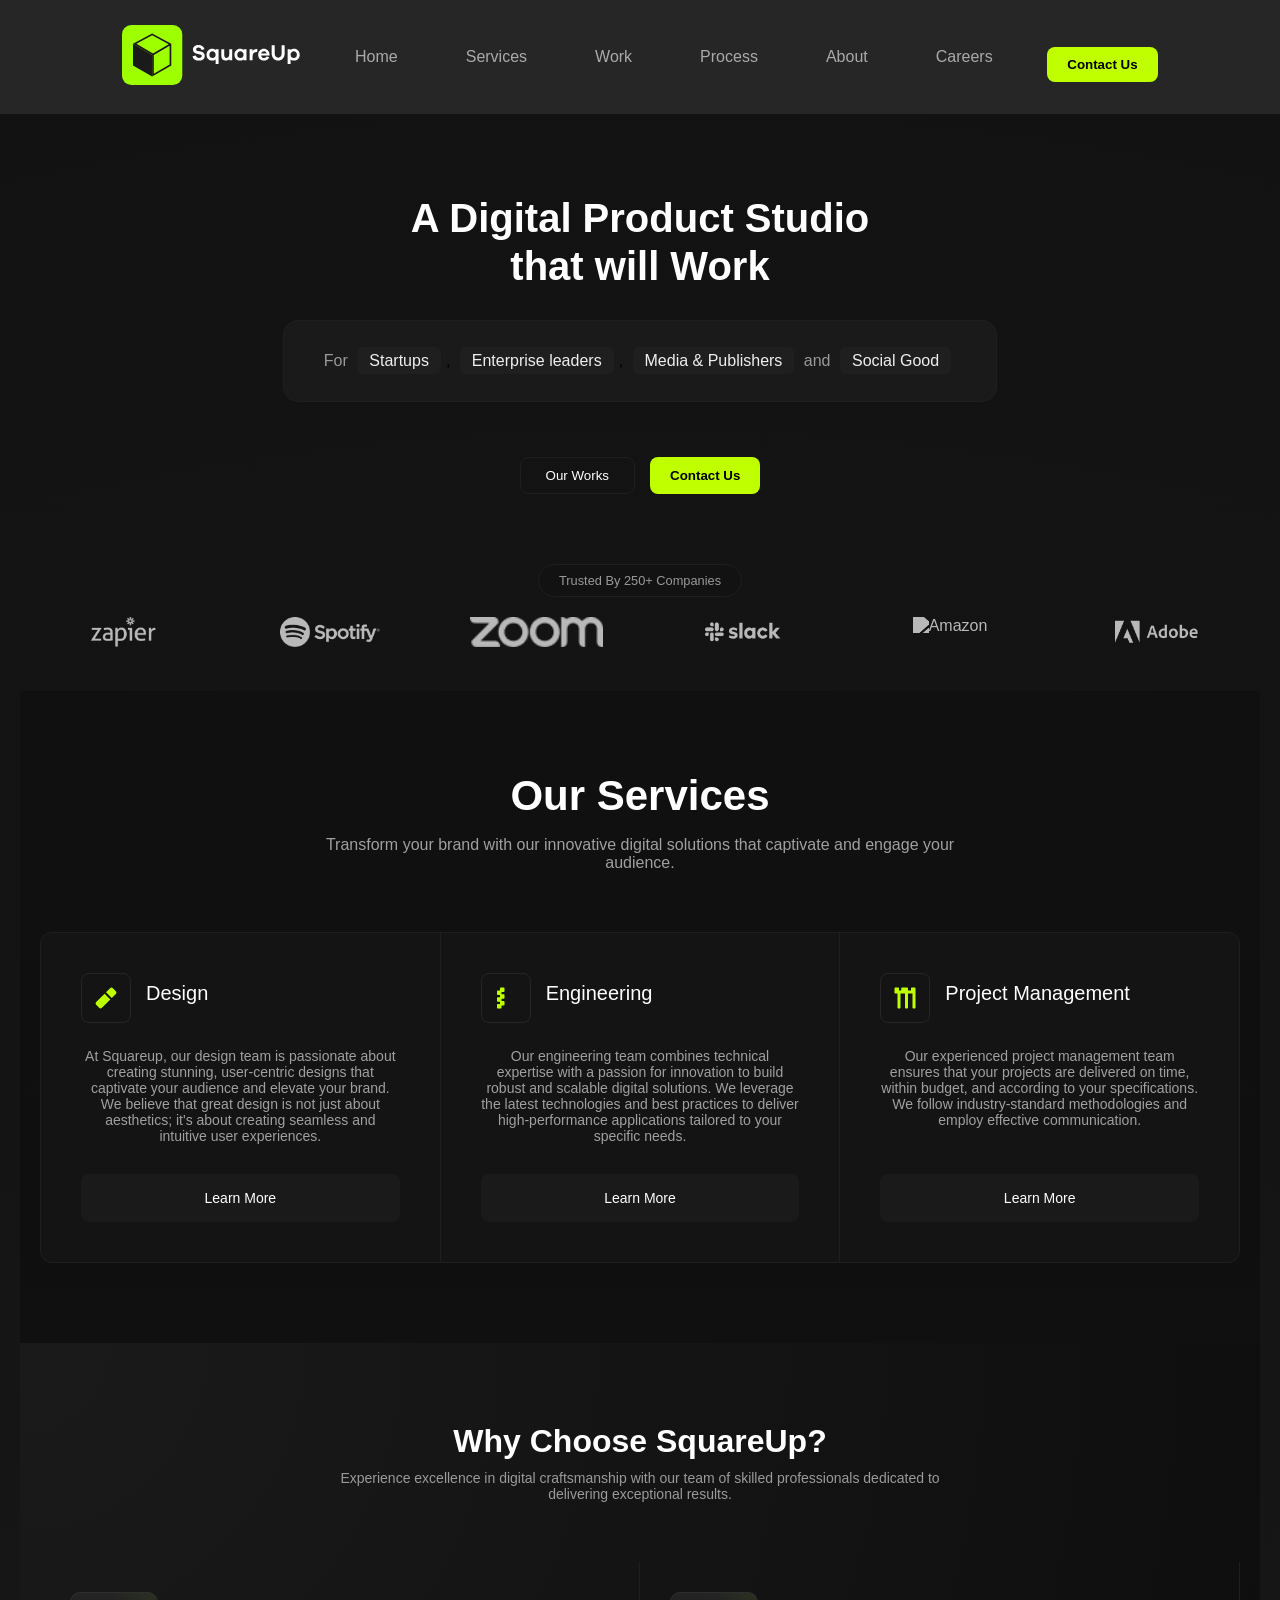
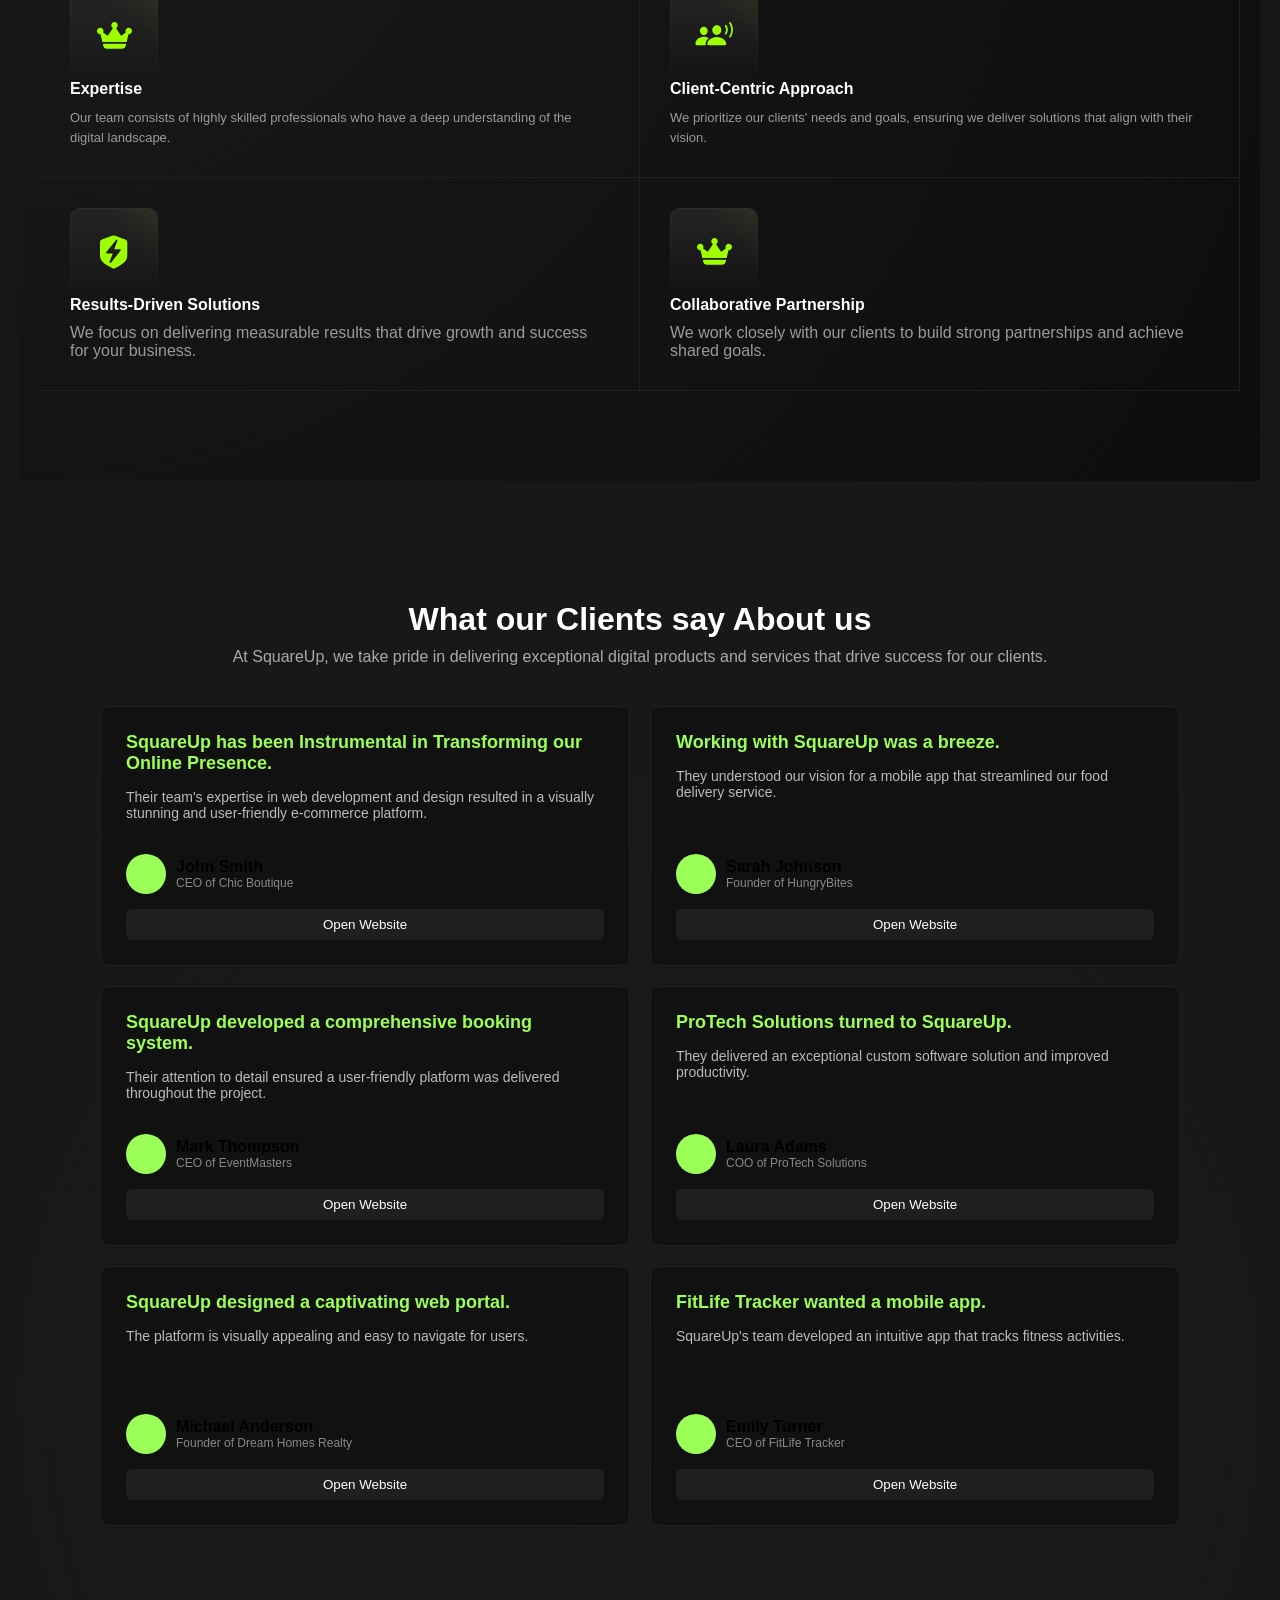
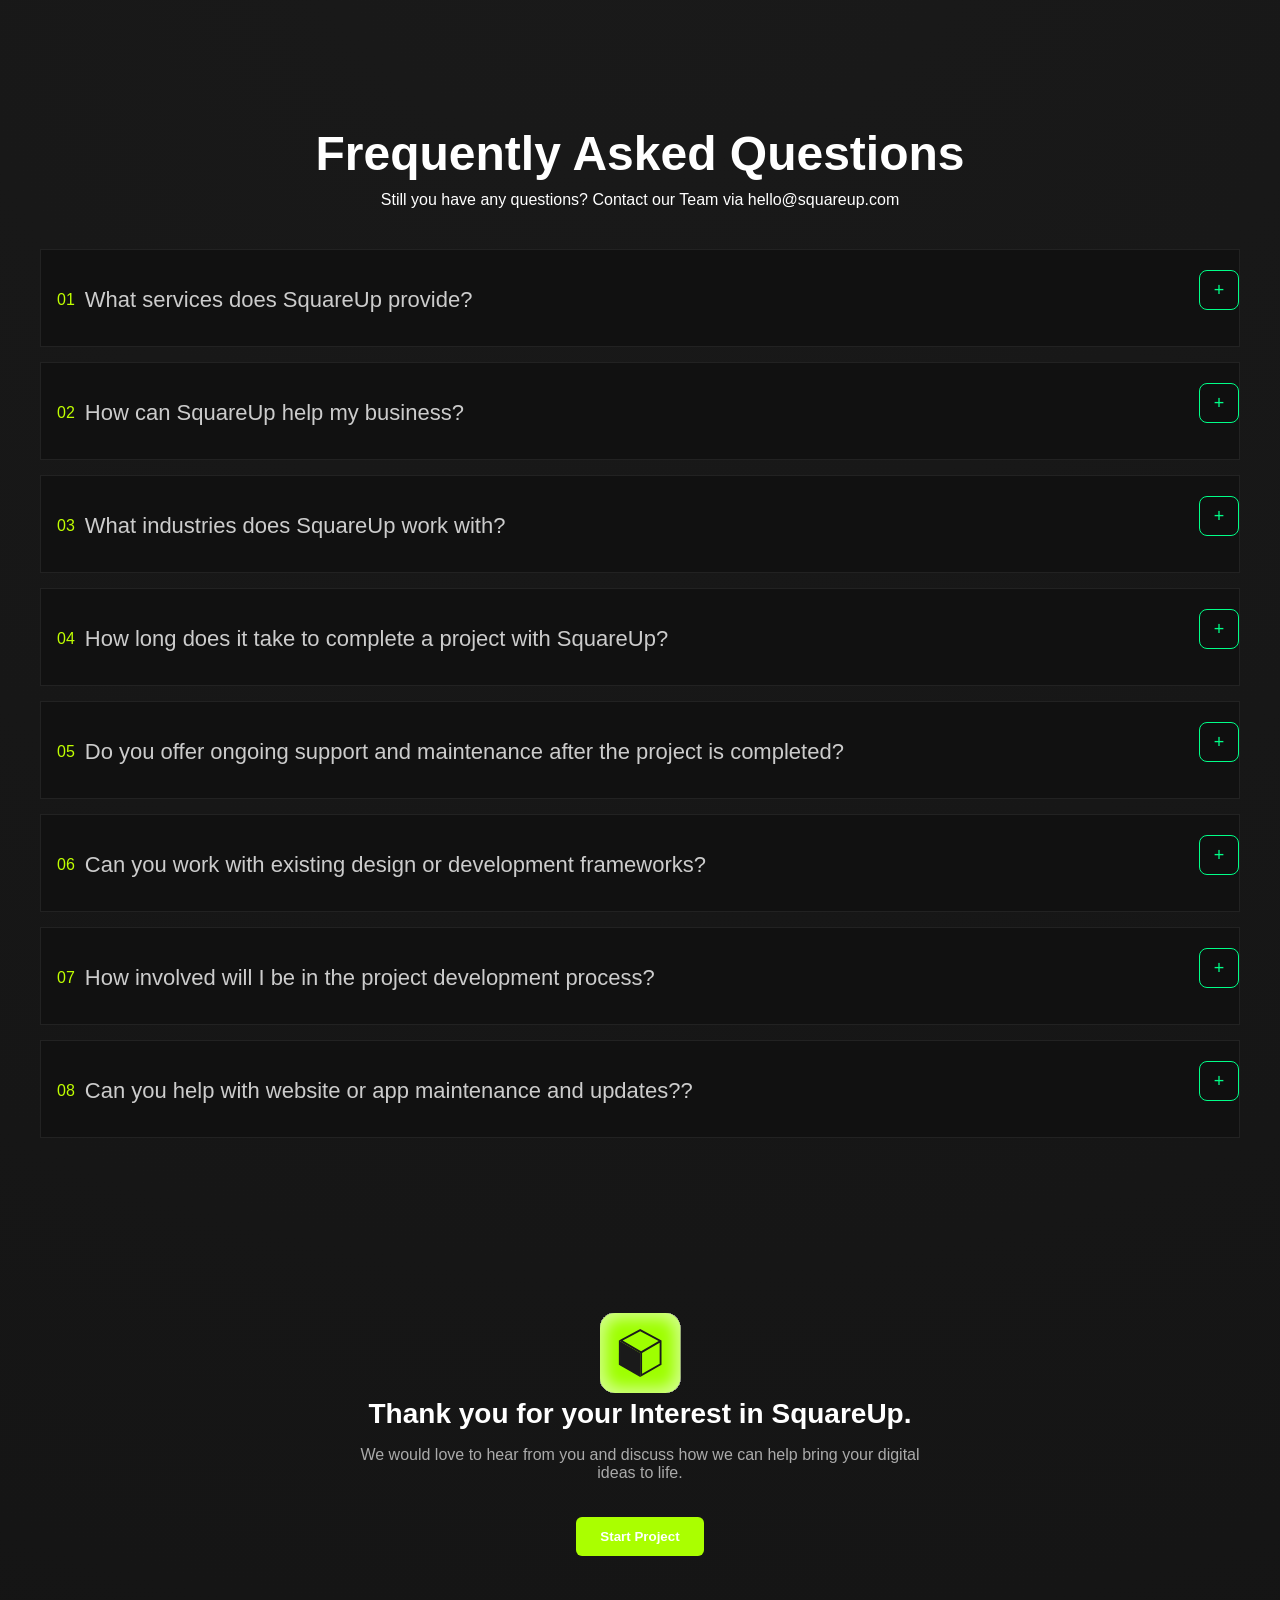
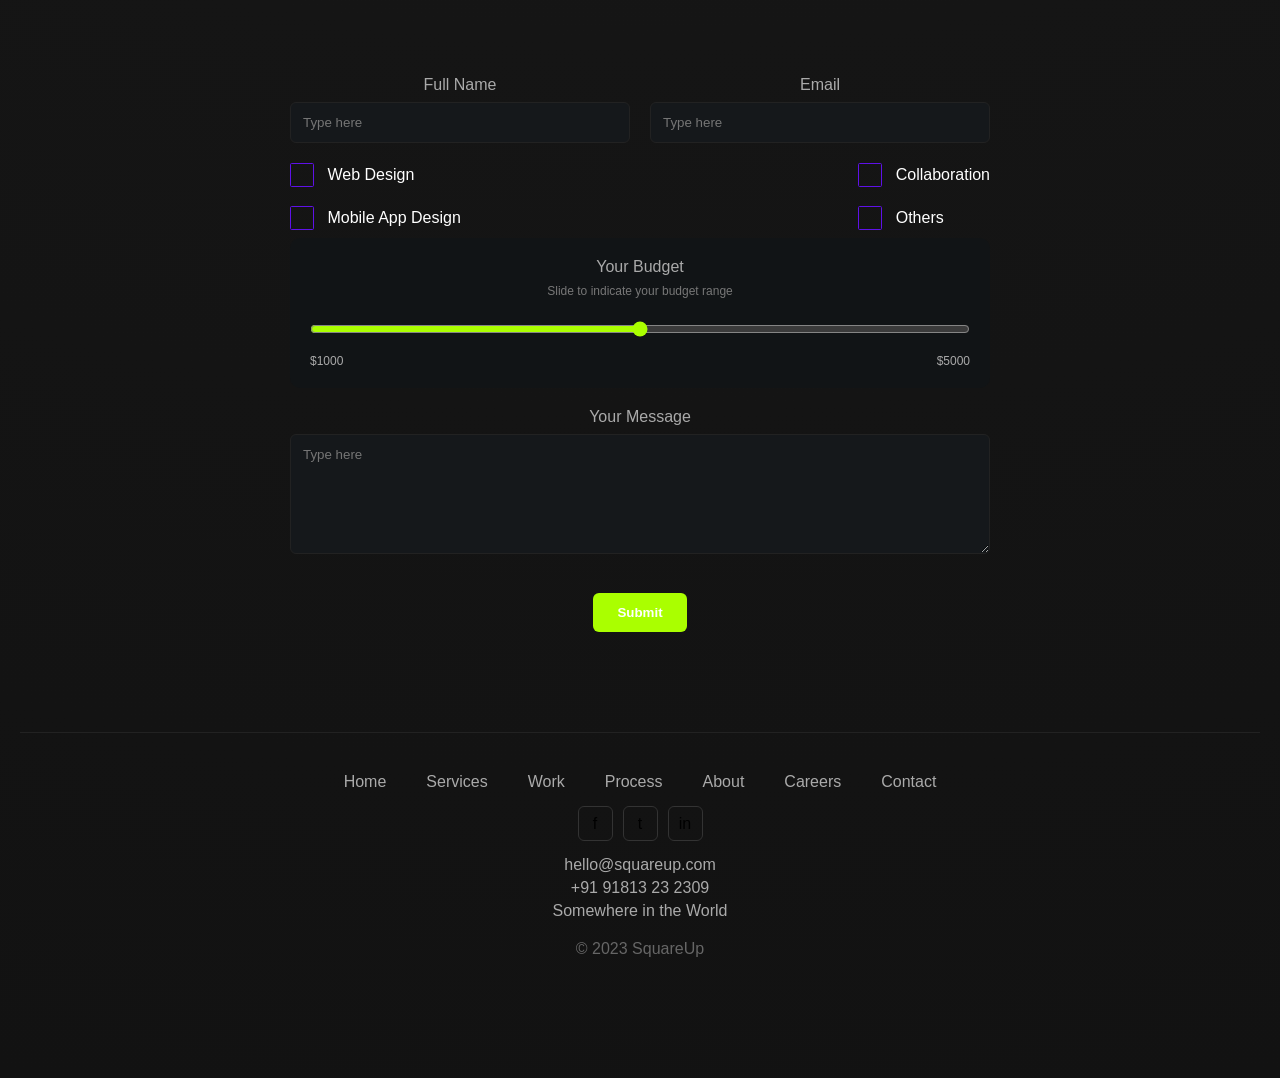
==== commit 50e8b4af: "bash" ====
--- a/index.html
+++ b/index.html
@@ -11,7 +11,7 @@
       <div class="container">
         <div class="nav__wrapper">
           <div class="logo">
-            <a href="/"><img src="./img/Logo (6).svg" alt="" /></a>
+            <a href="/index.html"><img src="./img/Logo (6).svg" alt="" /></a>
           </div>
           <nav class="nav-links">
             <a href="./index.html">Home</a>
@@ -19,11 +19,28 @@
             <a href="./works.html">Work</a>
             <a href="./process.html">Process</a>
             <a href="./about.html">About</a>
-            <a href="#">Careers</a>
+            <a href="./careers.html">Careers</a>
             <button class="btn-primary mobile-btn">Contact</button>
           </nav>
           <button class="btn-primary desktop-btn">Contact Us</button>
-          <img class="hamburger" src="./img/Icon.svg" alt="" />
+          <div class="u-menu">
+            <button class="u-menu__btn" id="uMenuBtn">
+              <span></span>
+              <span></span>
+              <span></span>
+            </button>
+
+            <div class="u-menu__panel" id="uMenuPanel">
+              <ul class="u-menu__list">
+                <a href="./index.html"><li>Home</li></a>
+                <a href="./services.html"><li>Services</li></a>
+                <a href="./works.html"><li>Works</li></a>
+                <a href="./process.html"><li>Process</li></a>
+                <a href="./about.html"><li>About</li></a>
+                <a href="./careers.html"><li>Careers</li></a>
+              </ul>
+            </div>
+          </div>
         </div>
       </div>
     </header>
@@ -537,23 +554,92 @@
             </div>
           </div>
           <div class="checkbox-wrapper-33">
-            <label class="checkbox">
-              <input class="checkbox__trigger visuallyhidden" type="checkbox" />
-              <span class="checkbox__symbol">
-                <svg
-                  aria-hidden="true"
-                  class="icon-checkbox"
-                  width="28px"
-                  height="28px"
-                  viewBox="0 0 28 28"
-                  version="1"
-                  xmlns="http://www.w3.org/2000/svg"
-                >
-                  <path d="M4 14l8 7L24 7"></path>
-                </svg>
-              </span>
-              <p class="checkbox__textwrapper">Checkbox</p>
-            </label>
+            <div class="chickbox__cards">
+              <div class="chickbox__card">
+                <label class="checkbox">
+                  <input
+                    class="checkbox__trigger visuallyhidden"
+                    type="checkbox"
+                  />
+                  <span class="checkbox__symbol">
+                    <svg
+                      aria-hidden="true"
+                      class="icon-checkbox"
+                      width="28px"
+                      height="28px"
+                      viewBox="0 0 28 28"
+                      version="1"
+                      xmlns="http://www.w3.org/2000/svg"
+                    >
+                      <path d="M4 14l8 7L24 7"></path>
+                    </svg>
+                  </span>
+                  <p class="checkbox__textwrapper">Web Design</p>
+                </label>
+                <label class="checkbox">
+                  <input
+                    class="checkbox__trigger visuallyhidden"
+                    type="checkbox"
+                  />
+                  <span class="checkbox__symbol">
+                    <svg
+                      aria-hidden="true"
+                      class="icon-checkbox"
+                      width="28px"
+                      height="28px"
+                      viewBox="0 0 28 28"
+                      version="1"
+                      xmlns="http://www.w3.org/2000/svg"
+                    >
+                      <path d="M4 14l8 7L24 7"></path>
+                    </svg>
+                  </span>
+                  <p class="checkbox__textwrapper">Mobile App Design</p>
+                </label>
+              </div>
+              <div class="chickbox__card">
+                <label class="checkbox">
+                  <input
+                    class="checkbox__trigger visuallyhidden"
+                    type="checkbox"
+                  />
+                  <span class="checkbox__symbol">
+                    <svg
+                      aria-hidden="true"
+                      class="icon-checkbox"
+                      width="28px"
+                      height="28px"
+                      viewBox="0 0 28 28"
+                      version="1"
+                      xmlns="http://www.w3.org/2000/svg"
+                    >
+                      <path d="M4 14l8 7L24 7"></path>
+                    </svg>
+                  </span>
+                  <p class="checkbox__textwrapper">Collaboration</p>
+                </label>
+                <label class="checkbox">
+                  <input
+                    class="checkbox__trigger visuallyhidden"
+                    type="checkbox"
+                  />
+                  <span class="checkbox__symbol">
+                    <svg
+                      aria-hidden="true"
+                      class="icon-checkbox"
+                      width="28px"
+                      height="28px"
+                      viewBox="0 0 28 28"
+                      version="1"
+                      xmlns="http://www.w3.org/2000/svg"
+                    >
+                      <path d="M4 14l8 7L24 7"></path>
+                    </svg>
+                  </span>
+                  <p class="checkbox__textwrapper">Others</p>
+                </label>
+              </div>
+            </div>
           </div>
           <div class="box" data-anim>
             <label>Your Budget</label>
@@ -627,5 +713,15 @@
         });
       </script>
     </main>
+
+    <script>
+      const btn = document.getElementById("uMenuBtn");
+      const panel = document.getElementById("uMenuPanel");
+
+      btn.addEventListener("click", () => {
+        btn.classList.toggle("active");
+        panel.classList.toggle("active");
+      });
+    </script>
   </body>
 </html>
--- a/style.css
+++ b/style.css
@@ -55,6 +55,11 @@
   font-weight: bold;
 }
 
+a {
+  text-decoration: none;
+  color: inherit;
+}
+
 .hamburger {
   display: flex;
 }
@@ -1149,12 +1154,6 @@
   margin-bottom: 40px;
 }
 
-.faq-container {
-  display: flex;
-  align-items: center;
-  justify-content: center;
-}
-
 .faq-item {
   border: 1px solid #222;
   margin-bottom: 15px;
@@ -1276,6 +1275,80 @@
   margin: 30px 0 10px;
   color: #bbb;
   font-size: 14px;
+}
+
+/* Default: yashirin */
+.u-menu {
+  display: none;
+}
+
+/* 📱 Faqat mobile (768px dan kichik) */
+@media (max-width: 768px) {
+  .u-menu {
+    display: block;
+    position: relative;
+    z-index: 9999;
+  }
+
+  .u-menu__btn {
+    width: 40px;
+    height: 30px;
+    display: flex;
+    flex-direction: column;
+    justify-content: space-between;
+    background: transparent;
+    border: none;
+    cursor: pointer;
+  }
+
+  .u-menu__btn span {
+    display: block;
+    height: 4px;
+    width: 100%;
+    background: #000;
+    border-radius: 2px;
+    transition: 0.3s;
+  }
+
+  /* Animation */
+  .u-menu__btn.active span:nth-child(1) {
+    transform: translateY(13px) rotate(45deg);
+  }
+  .u-menu__btn.active span:nth-child(2) {
+    opacity: 0;
+  }
+  .u-menu__btn.active span:nth-child(3) {
+    transform: translateY(-13px) rotate(-45deg);
+  }
+
+  /* Panel */
+  .u-menu__panel {
+    position: absolute;
+    top: 50px;
+    right: 0;
+    width: 200px;
+    background: #111;
+    color: #fff;
+    padding: 20px;
+    border-radius: 10px;
+    transform: scale(0);
+    transform-origin: top right;
+    transition: 0.3s;
+  }
+
+  .u-menu__panel.active {
+    transform: scale(1);
+  }
+
+  .u-menu__list {
+    list-style: none;
+    padding: 0;
+  }
+
+  .u-menu__list li {
+    margin-bottom: 10px;
+    cursor: pointer;
+  }
 }
 
 .design-grid {
